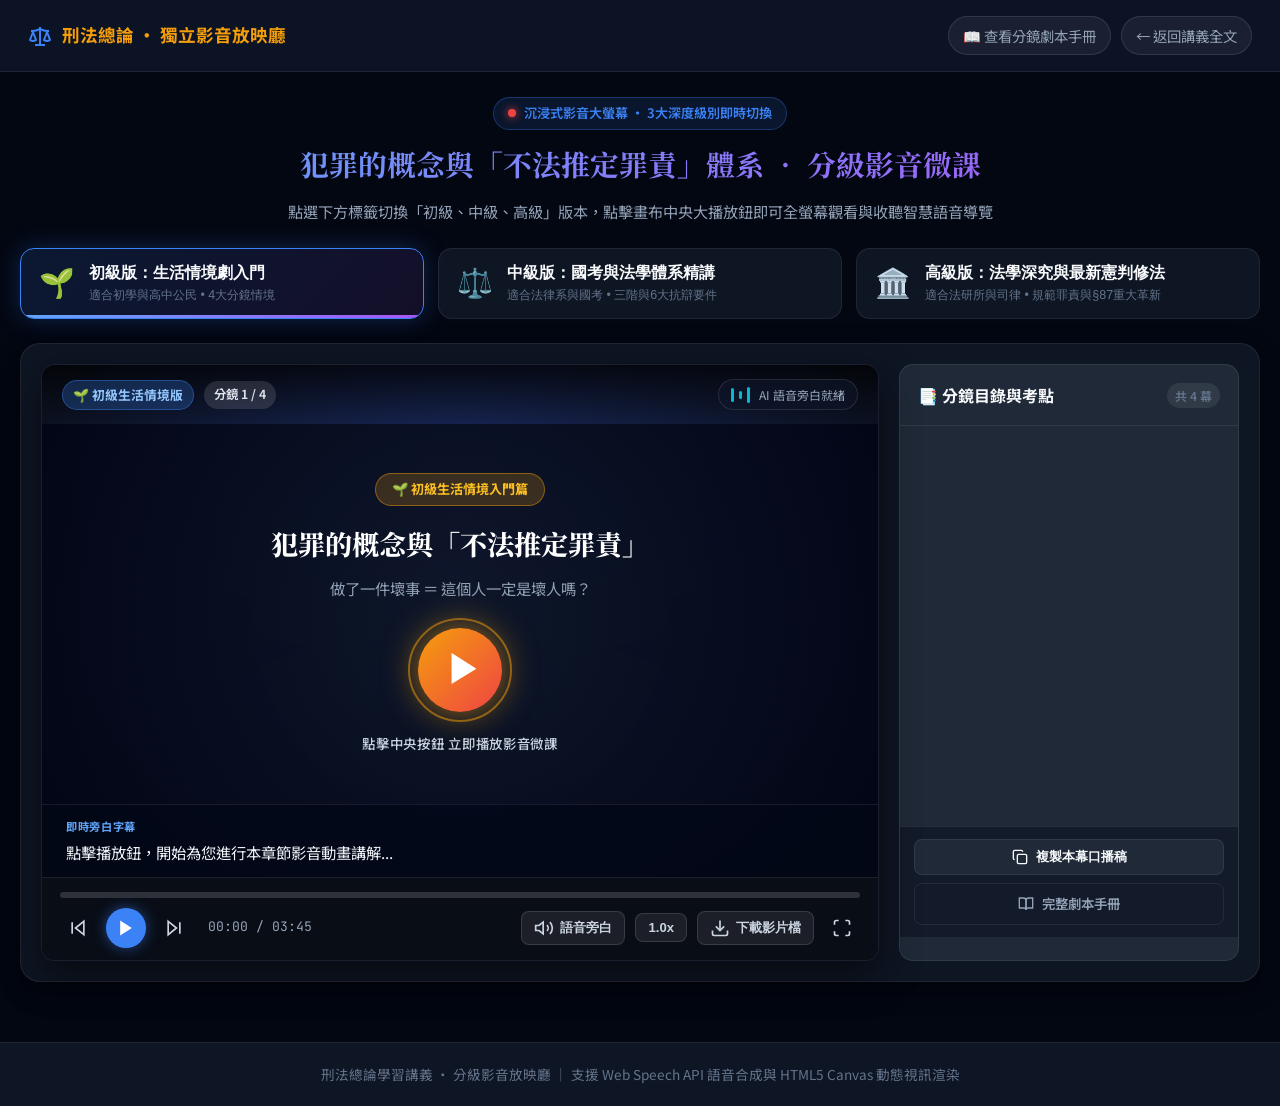
==== video.html @ f93fb2b8 "feat: initialize criminal law study handout project with structured HTML, CSS, and JS components" ====
<!DOCTYPE html>
<html lang="zh-TW" data-theme="dark">
<head>
  <meta charset="UTF-8">
  <meta name="viewport" content="width=device-width, initial-scale=1.0">
  <title>🎬 刑法總論 • 獨立影音放映廳｜初級・中級・高級 講解影片</title>
  <meta name="description" content="刑法總論學習講義專屬影音放映廳：初級生活劇、中級國考體系與高級憲判修法三大分級講解影片。支援動態畫布視訊、原生中文語音導覽與即時字幕。">
  
  <link rel="preconnect" href="https://fonts.googleapis.com">
  <link rel="preconnect" href="https://fonts.gstatic.com" crossorigin>
  <link href="https://fonts.googleapis.com/css2?family=JetBrains+Mono:wght@400;600&family=Noto+Sans+TC:wght@300;400;500;600;700&family=Noto+Serif+TC:wght@600;700;900&display=swap" rel="stylesheet">
  
  <link rel="stylesheet" href="css/style.css">
  <style>
    /* 獨立放映廳專屬極致劇院樣式 */
    body.theater-body {
      background: #030712;
      color: #f8fafc;
      min-height: 100vh;
      display: flex;
      flex-direction: column;
    }
    .theater-nav {
      display: flex;
      justify-content: space-between;
      align-items: center;
      padding: 16px 28px;
      background: rgba(15, 23, 42, 0.8);
      border-bottom: 1px solid rgba(255, 255, 255, 0.08);
      backdrop-filter: blur(12px);
    }
    .theater-brand {
      display: flex;
      align-items: center;
      gap: 10px;
      color: #f8fafc;
      text-decoration: none;
      font-weight: 700;
      font-size: 1.1rem;
    }
    .theater-brand span {
      color: var(--color-amber);
    }
    .theater-back-link {
      display: inline-flex;
      align-items: center;
      gap: 6px;
      color: #94a3b8;
      text-decoration: none;
      font-size: 0.9rem;
      padding: 6px 14px;
      border-radius: var(--radius-full);
      background: rgba(255, 255, 255, 0.06);
      border: 1px solid rgba(255, 255, 255, 0.1);
      transition: all 0.2s ease;
    }
    .theater-back-link:hover {
      color: #ffffff;
      background: rgba(255, 255, 255, 0.12);
      border-color: var(--accent-primary);
    }
    .theater-container {
      max-width: 1400px;
      margin: 0 auto;
      padding: 24px 20px 60px 20px;
      flex: 1;
      width: 100%;
    }
    .theater-header {
      margin-bottom: 20px;
      text-align: center;
    }
    .theater-title {
      font-size: 1.8rem;
      font-family: var(--font-serif);
      margin-bottom: 8px;
      background: var(--accent-gradient);
      -webkit-background-clip: text;
      -webkit-text-fill-color: transparent;
    }
    .theater-desc {
      color: #94a3b8;
      font-size: 0.95rem;
    }
  </style>
</head>
<body class="theater-body">

  <!-- 頂部放映廳導覽列 -->
  <header class="theater-nav">
    <a href="index.html" class="theater-brand">
      <svg class="icon-scale" width="22" height="22" viewBox="0 0 24 24" fill="none" stroke="currentColor" stroke-width="2">
        <path d="m16 16 3-8 3 8c-.87.65-1.92 1-3 1s-2.13-.35-3-1Z"/>
        <path d="m2 16 3-8 3 8c-.87.65-1.92 1-3 1s-2.13-.35-3-1Z"/>
        <path d="M7 21h10"/>
        <path d="M12 3v18"/>
        <path d="M3 7h2c2 0 5-1 7-2 2 1 5 2 7 2h2"/>
      </svg>
      <span>刑法總論 • 獨立影音放映廳</span>
    </a>
    <div style="display: flex; gap: 10px; align-items: center;">
      <a href="VIDEO_SCRIPTS.md" target="_blank" class="theater-back-link">
        📖 查看分鏡劇本手冊
      </a>
      <a href="index.html" class="theater-back-link">
        ← 返回講義全文
      </a>
    </div>
  </header>

  <main class="theater-container">
    <div class="theater-header">
      <div class="video-section-badge">
        <span class="live-dot"></span> 沉浸式影音大螢幕 • 3大深度級別即時切換
      </div>
      <h1 class="theater-title">犯罪的概念與「不法推定罪責」體系 • 分級影音微課</h1>
      <p class="theater-desc">點選下方標籤切換「初級、中級、高級」版本，點擊畫布中央大播放鈕即可全螢幕觀看與收聽智慧語音導覽</p>
    </div>

    <!-- 級別切換選項卡 (Level Selector Tabs) -->
    <div class="video-level-tabs" role="tablist">
      <button class="level-tab active" data-level="beginner" role="tab" aria-selected="true">
        <span class="tab-icon">🌱</span>
        <span class="tab-info">
          <span class="tab-title">初級版：生活情境劇入門</span>
          <span class="tab-meta">適合初學與高中公民 • 4大分鏡情境</span>
        </span>
      </button>
      <button class="level-tab" data-level="intermediate" role="tab" aria-selected="false">
        <span class="tab-icon">⚖️</span>
        <span class="tab-info">
          <span class="tab-title">中級版：國考與法學體系精講</span>
          <span class="tab-meta">適合法律系與國考 • 三階與6大抗辯要件</span>
        </span>
      </button>
      <button class="level-tab" data-level="advanced" role="tab" aria-selected="false">
        <span class="tab-icon">🏛️</span>
        <span class="tab-info">
          <span class="tab-title">高級版：法學深究與最新憲判修法</span>
          <span class="tab-meta">適合法研所與司律 • 規範罪責與§87重大革新</span>
        </span>
      </button>
    </div>

    <!-- 播放器主容器 -->
    <div class="video-player-container" id="videoPlayerContainer">
      <!-- 左側：動態視訊舞台 (16:9 Stage) -->
      <div class="video-screen-wrapper">
        <div class="video-screen" id="videoScreen">
          <!-- 頂部資訊列 (Stage Header) -->
          <div class="stage-header">
            <div class="stage-tag-group">
              <span class="stage-badge-level" id="stageLevelBadge">🌱 初級生活情境版</span>
              <span class="stage-badge-chap" id="stageChapBadge">分鏡 1 / 4</span>
            </div>
            <div class="stage-voice-indicator" id="voiceIndicator" title="語音導覽狀態">
              <span class="sound-wave"></span>
              <span class="sound-wave"></span>
              <span class="sound-wave"></span>
              <span class="sound-text">AI 語音旁白就緒</span>
            </div>
          </div>

          <!-- 視覺畫布層與大播放按鈕蒙版 -->
          <div class="stage-canvas" id="stageCanvas">
            <!-- 動態 Canvas 繪製動態視訊效果 -->
            <canvas id="videoCanvas" width="960" height="420" class="video-canvas-element"></canvas>

            <!-- 視訊卡片內容展示 (與 Canvas 雙層融合) -->
            <div class="motion-card" id="motionCard">
              <!-- 動態注入內容 -->
            </div>

            <!-- 大封面播放按鈕蒙版 (點擊直接開始播放影片) -->
            <div class="video-poster-overlay" id="videoPosterOverlay">
              <div class="poster-badge" id="posterBadge">🌱 初級生活情境入門篇</div>
              <h2 class="poster-title" id="posterTitle">犯罪的概念與「不法推定罪責」</h2>
              <p class="poster-subtitle" id="posterSubtitle">做了一件壞事 ＝ 這個人一定是壞人嗎？</p>
              <button class="big-play-btn" id="bigPlayBtn" aria-label="點擊播放影片">
                <div class="big-play-ripple"></div>
                <div class="big-play-icon">▶</div>
              </button>
              <span class="poster-hint">點擊中央按鈕 立即播放影音微課</span>
            </div>
          </div>

          <!-- 字幕浮動面板 (Subtitles Overlay) -->
          <div class="subtitles-panel" id="subtitlesPanel">
            <div class="subtitle-badge">即時旁白字幕</div>
            <p class="subtitle-text" id="subtitleText">點擊播放鈕，開始為您進行本章節影音動畫講解...</p>
          </div>

          <!-- 底部播放控制列 (Player Control Bar) -->
          <div class="player-controls">
            <!-- 進度條 -->
            <div class="progress-bar-container" id="videoProgressContainer" title="點擊跳轉進度">
              <div class="progress-bar-bg">
                <div class="progress-bar-fill" id="videoProgressBar"></div>
              </div>
            </div>

            <!-- 按鈕工具列 -->
            <div class="control-buttons-row">
              <div class="ctrl-group-left">
                <button class="ctrl-btn" id="prevSlideBtn" title="上一分鏡 (←)" aria-label="上一分鏡">
                  <svg viewBox="0 0 24 24" fill="none" stroke="currentColor" stroke-width="2"><polygon points="19 20 9 12 19 4 19 20"/><line x1="5" y1="19" x2="5" y2="5"/></svg>
                </button>
                <button class="ctrl-btn btn-play" id="playToggleBtn" title="播放 / 暫停 (空白鍵)" aria-label="播放">
                  <svg class="icon-play" viewBox="0 0 24 24" fill="currentColor"><polygon points="5 3 19 12 5 21 5 3"/></svg>
                  <svg class="icon-pause" viewBox="0 0 24 24" fill="currentColor" style="display:none;"><rect x="6" y="4" width="4" height="16"/><rect x="14" y="4" width="4" height="16"/></svg>
                </button>
                <button class="ctrl-btn" id="nextSlideBtn" title="下一分鏡 (→)" aria-label="下一分鏡">
                  <svg viewBox="0 0 24 24" fill="none" stroke="currentColor" stroke-width="2"><polygon points="5 4 15 12 5 20 5 4"/><line x1="19" y1="5" x2="19" y2="19"/></svg>
                </button>
                <div class="time-display">
                  <span id="currentTime">00:00</span> / <span id="totalTime">03:45</span>
                </div>
              </div>

              <div class="ctrl-group-right">
                <button class="ctrl-btn btn-text" id="voiceToggleBtn" title="開啟/關閉中文語音導覽朗讀">
                  <svg viewBox="0 0 24 24" fill="none" stroke="currentColor" stroke-width="2"><polygon points="11 5 6 9 2 9 2 15 6 15 11 19 11 5"/><path d="M19.07 4.93a10 10 0 0 1 0 14.14M15.54 8.46a5 5 0 0 1 0 7.07"/></svg>
                  <span class="ctrl-label">語音旁白</span>
                </button>
                <button class="ctrl-btn btn-text" id="speedToggleBtn" title="切換播放倍速">
                  <span id="speedLabel">1.0x</span>
                </button>
                <button class="ctrl-btn btn-text" id="exportVideoBtn" title="匯出下載本分鏡錄影檔 (.webm)">
                  <svg viewBox="0 0 24 24" fill="none" stroke="currentColor" stroke-width="2"><path d="M21 15v4a2 2 0 0 1-2 2H5a2 2 0 0 1-2-2v-4"/><polyline points="7 10 12 15 17 10"/><line x1="12" y1="15" x2="12" y2="3"/></svg>
                  <span class="ctrl-label">下載影片檔</span>
                </button>
                <button class="ctrl-btn" id="fullscreenToggleBtn" title="全螢幕劇院模式" aria-label="全螢幕">
                  <svg viewBox="0 0 24 24" fill="none" stroke="currentColor" stroke-width="2"><path d="M8 3H5a2 2 0 0 0-2 2v3m18 0V5a2 2 0 0 0-2-2h-3m0 18h3a2 2 0 0 0 2-2v-3M3 16v3a2 2 0 0 0 2 2h3"/></svg>
                </button>
              </div>
            </div>
          </div>
        </div>
      </div>

      <!-- 右側：分鏡章節目錄與逐字講稿 -->
      <aside class="video-sidebar">
        <div class="sidebar-header">
          <h3 class="sidebar-title">📑 分鏡目錄與考點</h3>
          <span class="sidebar-badge" id="chapCountBadge">共 4 幕</span>
        </div>

        <div class="chapters-list" id="chaptersList" role="list"></div>

        <div class="sidebar-footer">
          <button class="btn-sidebar-action" id="copyCurrentScriptBtn" title="複製當前分鏡逐字口播台詞">
            <svg viewBox="0 0 24 24" fill="none" stroke="currentColor" stroke-width="2"><rect width="14" height="14" x="8" y="8" rx="2" ry="2"/><path d="M4 16c-1.1 0-2-.9-2-2V4c0-1.1.9-2 2-2h10c1.1 0 2 .9 2 2"/></svg>
            <span>複製本幕口播稿</span>
          </button>
          <a href="VIDEO_SCRIPTS.md" target="_blank" class="btn-sidebar-action secondary" title="在新視窗開啟完整分鏡製作劇本手冊">
            <svg viewBox="0 0 24 24" fill="none" stroke="currentColor" stroke-width="2"><path d="M2 3h6a4 4 0 0 1 4 4v14a3 3 0 0 0-3-3H2z"/><path d="M22 3h-6a4 4 0 0 0-4 4v14a3 3 0 0 1 3-3h7z"/></svg>
            <span>完整劇本手冊</span>
          </a>
        </div>
      </aside>
    </div>
  </main>

  <footer class="footer" style="margin-top: auto; border-top: 1px solid rgba(255, 255, 255, 0.08); padding: 20px 0;">
    <div class="container" style="text-align: center; color: #64748b; font-size: 0.85rem;">
      <span>刑法總論學習講義 • 分級影音放映廳 ｜ 支援 Web Speech API 語音合成與 HTML5 Canvas 動態視訊渲染</span>
    </div>
  </footer>

  <div id="toast" class="toast" role="alert" aria-live="assertive" aria-atomic="true"></div>

  <script src="js/app.js"></script>
</body>
</html>
---- css/style.css ----
/* =========================================================
   刑法總論學習講義：現代法律科技設計系統 (LegalTech Design System)
   ========================================================= */

/* --- 核心色彩與變數定義 --- */
:root {
  /* 字型體系 */
  --font-serif: "Noto Serif TC", "Source Han Serif TC", "Songti SC", Georgia, serif;
  --font-sans: "Noto Sans TC", -apple-system, BlinkMacSystemFont, "Segoe UI", Roboto, sans-serif;
  --font-mono: "JetBrains Mono", Menlo, Monaco, Consolas, monospace;

  /* 主題轉場 */
  --transition-smooth: all 0.25s cubic-bezier(0.4, 0, 0.2, 1);
  --radius-sm: 8px;
  --radius-md: 14px;
  --radius-lg: 20px;
  --radius-full: 9999px;
}

/* 深色模式（預設） */
[data-theme="dark"] {
  --bg-primary: #0a0f1d;
  --bg-secondary: #111827;
  --bg-card: rgba(17, 24, 39, 0.85);
  --bg-card-elevated: #1f2937;
  --bg-bubble-def: rgba(245, 158, 11, 0.12);
  --bg-bubble-law: rgba(59, 130, 246, 0.14);
  --border-color: rgba(255, 255, 255, 0.08);
  --border-highlight: rgba(59, 130, 246, 0.35);

  --text-primary: #f8fafc;
  --text-secondary: #94a3b8;
  --text-muted: #64748b;
  --text-highlight: #60a5fa;

  --accent-primary: #3b82f6;
  --accent-primary-hover: #2563eb;
  --accent-gradient: linear-gradient(135deg, #60a5fa 0%, #a855f7 100%);

  --color-green: #10b981;
  --color-green-bg: rgba(16, 185, 129, 0.15);
  --color-amber: #f59e0b;
  --color-amber-bg: rgba(245, 158, 11, 0.15);
  --color-red: #ef4444;
  --color-red-bg: rgba(239, 68, 68, 0.15);
  --color-cyan: #06b6d4;
  --color-cyan-bg: rgba(6, 182, 212, 0.15);

  --shadow-sm: 0 2px 8px rgba(0, 0, 0, 0.3);
  --shadow-md: 0 8px 24px rgba(0, 0, 0, 0.45);
  --shadow-glow: 0 0 25px rgba(59, 130, 246, 0.25);
  --table-stripe: rgba(255, 255, 255, 0.02);
}

/* 淺色模式 */
[data-theme="light"] {
  --bg-primary: #f8fafc;
  --bg-secondary: #ffffff;
  --bg-card: #ffffff;
  --bg-card-elevated: #f1f5f9;
  --bg-bubble-def: #fef3c7;
  --bg-bubble-law: #eff6ff;
  --border-color: #e2e8f0;
  --border-highlight: #93c5fd;

  --text-primary: #0f172a;
  --text-secondary: #475569;
  --text-muted: #64748b;
  --text-highlight: #1d4ed8;

  --accent-primary: #2563eb;
  --accent-primary-hover: #1d4ed8;
  --accent-gradient: linear-gradient(135deg, #1d4ed8 0%, #7c3aed 100%);

  --color-green: #059669;
  --color-green-bg: #d1fae5;
  --color-amber: #d97706;
  --color-amber-bg: #fef3c7;
  --color-red: #dc2626;
  --color-red-bg: #fee2e2;
  --color-cyan: #0891b2;
  --color-cyan-bg: #cffafe;

  --shadow-sm: 0 1px 3px rgba(0, 0, 0, 0.06);
  --shadow-md: 0 8px 20px rgba(0, 0, 0, 0.08);
  --shadow-glow: 0 0 20px rgba(37, 99, 235, 0.15);
  --table-stripe: #f8fafc;
}

/* --- 全域基礎樣式 --- */
* {
  box-sizing: border-box;
  margin: 0;
  padding: 0;
}

html {
  scroll-behavior: smooth;
  scroll-padding-top: 80px;
}

body {
  font-family: var(--font-sans);
  background-color: var(--bg-primary);
  color: var(--text-primary);
  line-height: 1.75;
  transition: background-color 0.3s ease, color 0.3s ease;
  overflow-x: hidden;
  -webkit-font-smoothing: antialiased;
}

/* 頂部閱讀進度條 */
.reading-progress {
  position: fixed;
  top: 0;
  left: 0;
  height: 3px;
  width: 0%;
  background: var(--accent-gradient);
  z-index: 1001;
  transition: width 0.1s ease-out;
}

/* 容器版面 */
.container {
  width: 100%;
  max-width: 1140px;
  margin: 0 auto;
  padding: 0 24px;
}

/* --- 導覽列 Navbar --- */
.navbar {
  position: sticky;
  top: 0;
  z-index: 1000;
  background-color: rgba(10, 15, 29, 0.85);
  backdrop-filter: blur(14px);
  -webkit-backdrop-filter: blur(14px);
  border-bottom: 1px solid var(--border-color);
  transition: var(--transition-smooth);
}

[data-theme="light"] .navbar {
  background-color: rgba(255, 255, 255, 0.88);
}

.nav-container {
  display: flex;
  align-items: center;
  justify-content: space-between;
  height: 68px;
  max-width: 1140px;
  margin: 0 auto;
  padding: 0 24px;
}

.brand-logo {
  display: flex;
  align-items: center;
  gap: 10px;
  text-decoration: none;
  color: var(--text-primary);
  font-weight: 700;
  font-size: 1.12rem;
  letter-spacing: -0.01em;
}

.icon-scale {
  width: 24px;
  height: 24px;
  color: var(--accent-primary);
}

.nav-links {
  display: flex;
  gap: 20px;
}

.nav-link {
  text-decoration: none;
  color: var(--text-secondary);
  font-size: 0.95rem;
  font-weight: 500;
  padding: 6px 12px;
  border-radius: var(--radius-sm);
  transition: var(--transition-smooth);
}

.nav-link:hover,
.nav-link.active {
  color: var(--accent-primary);
  background-color: var(--border-color);
}

.nav-actions {
  display: flex;
  align-items: center;
  gap: 8px;
}

.btn-icon {
  display: inline-flex;
  align-items: center;
  justify-content: center;
  width: 40px;
  height: 40px;
  border-radius: var(--radius-sm);
  background: transparent;
  border: 1px solid var(--border-color);
  color: var(--text-secondary);
  cursor: pointer;
  transition: var(--transition-smooth);
}

.btn-icon svg {
  width: 20px;
  height: 20px;
}

.btn-icon:hover {
  color: var(--text-primary);
  border-color: var(--accent-primary);
  background-color: var(--bg-card-elevated);
}

/* 主題切換圖標邏輯 */
[data-theme="dark"] .sun-icon { display: block; }
[data-theme="dark"] .moon-icon { display: none; }
[data-theme="light"] .sun-icon { display: none; }
[data-theme="light"] .moon-icon { display: block; }

/* --- Hero 標題區 --- */
.hero-section {
  padding: 64px 0 44px;
  text-align: center;
  position: relative;
}

.hero-badge {
  display: inline-flex;
  align-items: center;
  gap: 8px;
  padding: 6px 16px;
  background-color: var(--bg-card-elevated);
  border: 1px solid var(--border-color);
  border-radius: var(--radius-full);
  font-size: 0.85rem;
  font-weight: 600;
  color: var(--text-highlight);
  margin-bottom: 24px;
}

.badge-dot {
  width: 8px;
  height: 8px;
  border-radius: 50%;
  background-color: var(--accent-primary);
  box-shadow: 0 0 10px var(--accent-primary);
}

.hero-title {
  font-family: var(--font-serif);
  font-size: 2.75rem;
  font-weight: 900;
  line-height: 1.25;
  letter-spacing: -0.02em;
  margin-bottom: 18px;
}

.gradient-text {
  background: var(--accent-gradient);
  -webkit-background-clip: text;
  -webkit-text-fill-color: transparent;
}

.hero-subtitle {
  font-size: 1.15rem;
  color: var(--text-secondary);
  max-width: 760px;
  margin: 0 auto 28px;
  display: flex;
  flex-direction: column;
  gap: 8px;
  align-items: center;
}

.tag-compare {
  display: inline-block;
  font-size: 0.9rem;
  padding: 3px 12px;
  background-color: var(--color-cyan-bg);
  color: var(--color-cyan);
  border-radius: var(--radius-full);
  font-weight: 600;
}

.hero-meta-bar {
  display: flex;
  justify-content: center;
  flex-wrap: wrap;
  gap: 24px;
  padding: 16px 24px;
  background-color: var(--bg-card);
  border: 1px solid var(--border-color);
  border-radius: var(--radius-md);
  box-shadow: var(--shadow-sm);
  max-width: 840px;
  margin: 0 auto;
}

.meta-item {
  display: flex;
  align-items: center;
  gap: 8px;
  font-size: 0.88rem;
  color: var(--text-muted);
}

.meta-item svg {
  width: 18px;
  height: 18px;
  color: var(--accent-primary);
}

/* --- 各大章節共通樣式 --- */
.content-section {
  padding: 56px 0;
  border-top: 1px solid var(--border-color);
}

.section-header {
  display: flex;
  align-items: flex-start;
  gap: 18px;
  margin-bottom: 32px;
}

.section-number {
  font-family: var(--font-serif);
  font-size: 1.5rem;
  font-weight: 900;
  color: var(--accent-primary);
  background: var(--bg-card-elevated);
  border: 1px solid var(--border-color);
  width: 44px;
  height: 44px;
  border-radius: var(--radius-sm);
  display: flex;
  align-items: center;
  justify-content: center;
  flex-shrink: 0;
}

.section-title {
  font-family: var(--font-serif);
  font-size: 1.85rem;
  font-weight: 700;
  color: var(--text-primary);
  margin-bottom: 6px;
}

.section-desc {
  font-size: 1rem;
  color: var(--text-secondary);
}

/* --- 壹、核心法律思維 --- */
.quote-card {
  position: relative;
  background: var(--bg-card);
  border-left: 4px solid var(--accent-primary);
  border-radius: var(--radius-md);
  padding: 28px 32px 28px 64px;
  margin-bottom: 36px;
  box-shadow: var(--shadow-sm);
  border: 1px solid var(--border-color);
  border-left-width: 5px;
  border-left-color: var(--accent-primary);
}

.quote-icon {
  position: absolute;
  top: 14px;
  left: 20px;
  font-family: Georgia, serif;
  font-size: 3.5rem;
  line-height: 1;
  color: var(--accent-primary);
  opacity: 0.4;
}

.quote-content {
  font-size: 1.15rem;
  color: var(--text-primary);
  margin-bottom: 14px;
}

.quote-footer {
  font-size: 0.98rem;
  color: var(--text-highlight);
  font-weight: 600;
}

/* 互動流程圖 */
.flowchart-wrapper {
  background: var(--bg-card);
  border: 1px solid var(--border-color);
  border-radius: var(--radius-lg);
  padding: 28px;
  box-shadow: var(--shadow-md);
}

.flowchart-title-bar {
  display: flex;
  justify-content: space-between;
  align-items: center;
  margin-bottom: 24px;
  padding-bottom: 12px;
  border-bottom: 1px solid var(--border-color);
}

.flowchart-title {
  font-weight: 700;
  font-size: 1.05rem;
  color: var(--text-primary);
}

.flowchart-hint {
  font-size: 0.85rem;
  color: var(--text-muted);
}

.flowchart-grid {
  display: grid;
  grid-template-columns: 1fr auto 1fr;
  align-items: center;
  gap: 20px;
  margin-bottom: 28px;
}

.flow-card {
  background: var(--bg-card-elevated);
  border: 2px solid var(--border-color);
  border-radius: var(--radius-md);
  padding: 24px;
  cursor: pointer;
  transition: var(--transition-smooth);
}

.flow-card:hover,
.flow-card.active {
  border-color: var(--accent-primary);
  box-shadow: var(--shadow-glow);
  transform: translateY(-2px);
}

.flow-step-tag {
  font-size: 0.82rem;
  font-weight: 700;
  text-transform: uppercase;
  color: var(--text-highlight);
  margin-bottom: 6px;
}

.flow-step-title {
  font-family: var(--font-serif);
  font-size: 1.35rem;
  font-weight: 700;
  margin-bottom: 14px;
}

.flow-step-list {
  list-style: none;
  display: flex;
  flex-direction: column;
  gap: 10px;
  margin-bottom: 18px;
}

.flow-step-list li {
  display: flex;
  align-items: flex-start;
  gap: 8px;
  font-size: 0.95rem;
}

.num-badge {
  font-weight: 700;
  color: var(--accent-primary);
  flex-shrink: 0;
}

.flow-body-text {
  font-size: 0.95rem;
  color: var(--text-secondary);
  margin-bottom: 18px;
  min-height: 52px;
}

.flow-result-box {
  padding: 10px 14px;
  border-radius: var(--radius-sm);
  font-size: 0.92rem;
  font-weight: 700;
  text-align: center;
}

.flow-result-box.positive {
  background: var(--color-green-bg);
  color: var(--color-green);
}

.flow-result-box.neutral {
  background: rgba(59, 130, 246, 0.15);
  color: var(--text-highlight);
}

/* 推定連接橋樑 */
.flow-connector {
  display: flex;
  flex-direction: column;
  align-items: center;
  justify-content: center;
  padding: 10px;
  text-align: center;
  max-width: 140px;
}

.connector-badge {
  display: flex;
  align-items: center;
  gap: 6px;
  padding: 8px 14px;
  background: var(--bg-card);
  border: 1px solid var(--accent-primary);
  border-radius: var(--radius-full);
  color: var(--text-highlight);
  font-weight: 700;
  font-size: 0.9rem;
  box-shadow: var(--shadow-sm);
  margin-bottom: 8px;
}

.connector-badge svg {
  width: 18px;
  height: 18px;
}

.connector-caption {
  font-size: 0.78rem;
  color: var(--text-muted);
  line-height: 1.4;
}

/* 反證推翻機制 */
.rebuttal-box {
  background: rgba(239, 68, 68, 0.06);
  border: 1px dashed rgba(239, 68, 68, 0.4);
  border-radius: var(--radius-md);
  padding: 20px 24px;
  transition: var(--transition-smooth);
}

[data-theme="light"] .rebuttal-box {
  background: #fff5f5;
  border-color: #fca5a5;
}

.rebuttal-header {
  display: flex;
  align-items: center;
  gap: 10px;
  margin-bottom: 10px;
}

.icon-shield {
  width: 22px;
  height: 22px;
  color: var(--color-red);
}

.rebuttal-title {
  font-weight: 700;
  font-size: 1.1rem;
  color: var(--text-primary);
}

.badge-status-rebuttal {
  font-size: 0.8rem;
  padding: 2px 10px;
  border-radius: var(--radius-full);
  background: var(--color-red-bg);
  color: var(--color-red);
  font-weight: 600;
  margin-left: auto;
}

.rebuttal-desc {
  font-size: 0.95rem;
  color: var(--text-secondary);
  margin-bottom: 12px;
}

.rebuttal-highlight {
  background: var(--bg-card);
  border-left: 3px solid var(--color-red);
  padding: 10px 16px;
  font-weight: 700;
  font-size: 1.02rem;
  color: var(--text-primary);
  border-radius: 0 var(--radius-sm) var(--radius-sm) 0;
}

/* --- 貳、案例卡片與工具列 --- */
.filter-toolbar {
  display: flex;
  flex-direction: column;
  gap: 16px;
  margin-bottom: 32px;
}

.search-box {
  position: relative;
  width: 100%;
}

.search-icon {
  position: absolute;
  top: 50%;
  left: 16px;
  transform: translateY(-50%);
  width: 20px;
  height: 20px;
  color: var(--text-muted);
}

.search-box input {
  width: 100%;
  padding: 14px 44px 14px 48px;
  background: var(--bg-card);
  border: 1px solid var(--border-color);
  border-radius: var(--radius-md);
  font-size: 1rem;
  color: var(--text-primary);
  outline: none;
  transition: var(--transition-smooth);
}

.search-box input:focus {
  border-color: var(--accent-primary);
  box-shadow: 0 0 0 3px rgba(59, 130, 246, 0.2);
}

.clear-btn {
  position: absolute;
  top: 50%;
  right: 14px;
  transform: translateY(-50%);
  background: none;
  border: none;
  font-size: 1.3rem;
  color: var(--text-muted);
  cursor: pointer;
}

.filter-chips {
  display: flex;
  flex-wrap: wrap;
  gap: 10px;
}

.chip {
  padding: 8px 16px;
  background: var(--bg-card);
  border: 1px solid var(--border-color);
  border-radius: var(--radius-full);
  font-size: 0.88rem;
  font-weight: 500;
  color: var(--text-secondary);
  cursor: pointer;
  transition: var(--transition-smooth);
}

.chip:hover {
  border-color: var(--accent-primary);
  color: var(--text-primary);
}

.chip.active {
  background: var(--accent-primary);
  color: #ffffff;
  border-color: var(--accent-primary);
  box-shadow: 0 2px 10px rgba(59, 130, 246, 0.35);
}

/* 案例卡片網格 */
.cases-grid {
  display: grid;
  grid-template-columns: repeat(auto-fit, minmax(480px, 1fr));
  gap: 24px;
}

.case-card {
  background: var(--bg-card);
  border: 1px solid var(--border-color);
  border-radius: var(--radius-lg);
  padding: 24px;
  box-shadow: var(--shadow-sm);
  display: flex;
  flex-direction: column;
  gap: 18px;
  transition: var(--transition-smooth);
  position: relative;
}

.case-card:hover {
  transform: translateY(-3px);
  border-color: var(--border-highlight);
  box-shadow: var(--shadow-md);
}

.case-card-header {
  display: flex;
  align-items: center;
  flex-wrap: wrap;
  gap: 10px;
  padding-bottom: 12px;
  border-bottom: 1px solid var(--border-color);
}

.case-number-badge {
  font-family: var(--font-mono);
  font-size: 0.82rem;
  font-weight: 700;
  background: var(--bg-card-elevated);
  padding: 4px 10px;
  border-radius: var(--radius-sm);
  color: var(--text-highlight);
  border: 1px solid var(--border-color);
}

.case-title {
  font-family: var(--font-serif);
  font-size: 1.25rem;
  font-weight: 700;
  color: var(--text-primary);
  flex-grow: 1;
}

/* 狀態膠囊 Status Pills */
.status-pill {
  font-size: 0.78rem;
  font-weight: 600;
  padding: 4px 12px;
  border-radius: var(--radius-full);
}

.pill-green {
  background: var(--color-green-bg);
  color: var(--color-green);
  border: 1px solid rgba(16, 185, 129, 0.3);
}

.pill-amber {
  background: var(--color-amber-bg);
  color: var(--color-amber);
  border: 1px solid rgba(245, 158, 11, 0.3);
}

.pill-red {
  background: var(--color-red-bg);
  color: var(--color-red);
  border: 1px solid rgba(239, 68, 68, 0.3);
}

.pill-cyan {
  background: var(--color-cyan-bg);
  color: var(--color-cyan);
  border: 1px solid rgba(6, 182, 212, 0.3);
}

/* 對話氣泡 Dialogue Boxes */
.dialogue-box {
  display: flex;
  flex-direction: column;
  gap: 12px;
  padding: 14px 16px;
  background: var(--bg-card-elevated);
  border-radius: var(--radius-md);
  border: 1px solid var(--border-color);
}

.dialogue-row {
  display: flex;
  align-items: flex-start;
  gap: 12px;
}

.avatar {
  font-size: 0.76rem;
  font-weight: 700;
  padding: 4px 10px;
  border-radius: var(--radius-sm);
  flex-shrink: 0;
}

.avatar.defendant {
  background: rgba(245, 158, 11, 0.2);
  color: var(--color-amber);
  border: 1px solid rgba(245, 158, 11, 0.3);
}

.avatar.lawyer {
  background: rgba(59, 130, 246, 0.2);
  color: var(--accent-primary);
  border: 1px solid rgba(59, 130, 246, 0.3);
}

.bubble {
  padding: 10px 14px;
  border-radius: var(--radius-md);
  font-size: 0.94rem;
  line-height: 1.5;
  color: var(--text-primary);
}

.defendant-bubble {
  background: var(--bg-bubble-def);
  border-top-left-radius: 2px;
}

.lawyer-bubble {
  background: var(--bg-bubble-law);
  border-top-left-radius: 2px;
}

/* 核心法條區塊 */
.article-box {
  display: flex;
  flex-direction: column;
  gap: 10px;
}

.article-header {
  display: flex;
  align-items: center;
  justify-content: space-between;
  flex-wrap: wrap;
  gap: 8px;
}

.article-tag {
  font-weight: 700;
  color: var(--text-highlight);
  font-size: 0.9rem;
}

.article-name {
  font-weight: 600;
  font-size: 0.95rem;
  color: var(--text-primary);
}

.copy-btn {
  display: inline-flex;
  align-items: center;
  gap: 6px;
  font-size: 0.8rem;
  padding: 4px 10px;
  border-radius: var(--radius-sm);
  background: transparent;
  border: 1px solid var(--border-color);
  color: var(--text-muted);
  cursor: pointer;
  transition: var(--transition-smooth);
}

.copy-btn svg {
  width: 14px;
  height: 14px;
}

.copy-btn:hover {
  color: var(--text-primary);
  border-color: var(--accent-primary);
  background: var(--bg-card-elevated);
}

.article-desc {
  font-size: 0.93rem;
  color: var(--text-secondary);
  line-height: 1.7;
}

.highlight-text {
  background-color: rgba(245, 158, 11, 0.2);
  color: var(--text-primary);
  padding: 2px 6px;
  border-radius: 4px;
}

.rule-list {
  padding-left: 20px;
  margin-top: 6px;
}

.rule-list li {
  margin-bottom: 4px;
}

/* 現行法檢視卡片 Review Boxes */
.review-box {
  border-radius: var(--radius-md);
  padding: 14px 18px;
  font-size: 0.9rem;
  line-height: 1.6;
}

.review-title {
  display: flex;
  align-items: center;
  gap: 8px;
  font-weight: 700;
  font-size: 0.92rem;
  margin-bottom: 8px;
}

.review-title svg {
  width: 16px;
  height: 16px;
}

.review-bullet-list {
  padding-left: 20px;
  display: flex;
  flex-direction: column;
  gap: 6px;
}

.review-green {
  background: var(--color-green-bg);
  border: 1px solid rgba(16, 185, 129, 0.25);
  color: var(--text-primary);
}
.review-green .review-title { color: var(--color-green); }

.review-amber {
  background: var(--color-amber-bg);
  border: 1px solid rgba(245, 158, 11, 0.25);
  color: var(--text-primary);
}
.review-amber .review-title { color: var(--color-amber); }

.review-red {
  background: var(--color-red-bg);
  border: 1px solid rgba(239, 68, 68, 0.25);
  color: var(--text-primary);
}
.review-red .review-title { color: var(--color-red); }

.review-cyan {
  background: var(--color-cyan-bg);
  border: 1px solid rgba(6, 182, 212, 0.25);
  color: var(--text-primary);
}
.review-cyan .review-title { color: var(--color-cyan); }

/* --- 參、綜合速查表 --- */
.table-card {
  background: var(--bg-card);
  border: 1px solid var(--border-color);
  border-radius: var(--radius-lg);
  padding: 24px;
  box-shadow: var(--shadow-sm);
}

.table-toolbar {
  display: flex;
  justify-content: space-between;
  align-items: center;
  flex-wrap: wrap;
  gap: 16px;
  margin-bottom: 20px;
}

.table-info {
  font-size: 0.92rem;
  color: var(--text-muted);
}

.table-info strong {
  color: var(--text-primary);
}

.table-filter-input-wrap input {
  padding: 10px 16px;
  border-radius: var(--radius-sm);
  border: 1px solid var(--border-color);
  background: var(--bg-card-elevated);
  color: var(--text-primary);
  font-size: 0.9rem;
  min-width: 280px;
  outline: none;
  transition: var(--transition-smooth);
}

.table-filter-input-wrap input:focus {
  border-color: var(--accent-primary);
}

.table-responsive {
  overflow-x: auto;
  border-radius: var(--radius-md);
  border: 1px solid var(--border-color);
}

.law-table {
  width: 100%;
  border-collapse: collapse;
  text-align: left;
  font-size: 0.94rem;
}

.law-table th,
.law-table td {
  padding: 16px 20px;
  border-bottom: 1px solid var(--border-color);
  vertical-align: middle;
}

.law-table th {
  background: var(--bg-card-elevated);
  font-weight: 700;
  color: var(--text-primary);
  white-space: nowrap;
}

.law-table tbody tr:nth-child(even) {
  background: var(--table-stripe);
}

.law-table tbody tr:hover {
  background: rgba(59, 130, 246, 0.08);
}

.code-badge {
  font-family: var(--font-mono);
  font-size: 0.88rem;
  background: var(--bg-card-elevated);
  padding: 4px 8px;
  border-radius: var(--radius-sm);
  border: 1px solid var(--border-color);
  color: var(--text-highlight);
  white-space: nowrap;
}

.table-tag {
  display: inline-block;
  font-size: 0.75rem;
  font-weight: 700;
  padding: 3px 8px;
  border-radius: var(--radius-sm);
  margin-right: 6px;
  white-space: nowrap;
}

.tag-green { background: var(--color-green-bg); color: var(--color-green); }
.tag-amber { background: var(--color-amber-bg); color: var(--color-amber); }
.tag-red   { background: var(--color-red-bg);   color: var(--color-red); }

/* --- 肆、總結結論 --- */
.summary-hero-card {
  background: var(--bg-card);
  border: 1px solid var(--border-color);
  border-radius: var(--radius-lg);
  padding: 36px;
  display: flex;
  gap: 24px;
  box-shadow: var(--shadow-md);
  position: relative;
  overflow: hidden;
}

.summary-hero-card::before {
  content: "";
  position: absolute;
  top: 0;
  left: 0;
  width: 6px;
  height: 100%;
  background: var(--accent-gradient);
}

.summary-icon-bulb {
  font-size: 2.8rem;
  line-height: 1;
  flex-shrink: 0;
}

.summary-title {
  font-family: var(--font-serif);
  font-size: 1.6rem;
  font-weight: 700;
  margin-bottom: 12px;
}

.summary-paragraph {
  font-size: 1.05rem;
  color: var(--text-secondary);
  line-height: 1.8;
  margin-bottom: 24px;
}

.summary-keypoints {
  display: grid;
  grid-template-columns: repeat(auto-fit, minmax(260px, 1fr));
  gap: 16px;
}

.keypoint-card {
  background: var(--bg-card-elevated);
  border: 1px solid var(--border-color);
  border-radius: var(--radius-md);
  padding: 20px;
}

.keypoint-tag {
  display: inline-block;
  font-size: 0.76rem;
  font-weight: 700;
  color: var(--accent-primary);
  margin-bottom: 8px;
}

.keypoint-card h4 {
  font-size: 1.05rem;
  font-weight: 700;
  margin-bottom: 8px;
  color: var(--text-primary);
}

.keypoint-card p {
  font-size: 0.88rem;
  color: var(--text-secondary);
  line-height: 1.6;
}

/* --- 伍、法學觀念測驗 --- */
.quiz-container {
  display: flex;
  flex-direction: column;
  gap: 24px;
}

.quiz-card {
  background: var(--bg-card);
  border: 1px solid var(--border-color);
  border-radius: var(--radius-lg);
  padding: 24px 28px;
  box-shadow: var(--shadow-sm);
}

.quiz-q-num {
  font-size: 0.85rem;
  font-weight: 700;
  color: var(--accent-primary);
  margin-bottom: 8px;
}

.quiz-question {
  font-size: 1.15rem;
  font-weight: 600;
  margin-bottom: 18px;
  line-height: 1.6;
}

.quiz-options {
  display: flex;
  flex-direction: column;
  gap: 10px;
  margin-bottom: 16px;
}

.quiz-opt {
  text-align: left;
  padding: 14px 18px;
  border-radius: var(--radius-md);
  border: 1px solid var(--border-color);
  background: var(--bg-card-elevated);
  color: var(--text-primary);
  font-size: 0.95rem;
  cursor: pointer;
  transition: var(--transition-smooth);
}

.quiz-opt:hover:not(:disabled) {
  border-color: var(--accent-primary);
  background: rgba(59, 130, 246, 0.1);
}

.quiz-opt.selected-correct {
  background: var(--color-green-bg) !important;
  border-color: var(--color-green) !important;
  color: var(--color-green) !important;
  font-weight: 700;
}

.quiz-opt.selected-wrong {
  background: var(--color-red-bg) !important;
  border-color: var(--color-red) !important;
  color: var(--color-red) !important;
}

.quiz-feedback {
  padding: 14px 18px;
  border-radius: var(--radius-md);
  font-size: 0.92rem;
  line-height: 1.6;
}

.quiz-feedback.success {
  background: var(--color-green-bg);
  border: 1px solid var(--color-green);
  color: var(--color-green);
}

.quiz-feedback.error {
  background: var(--color-red-bg);
  border: 1px solid var(--color-red);
  color: var(--color-red);
}

/* --- 頁尾 Footer --- */
.footer {
  margin-top: 64px;
  border-top: 1px solid var(--border-color);
  background-color: var(--bg-card);
  padding: 48px 0 24px;
}

.footer-content {
  display: flex;
  justify-content: space-between;
  flex-wrap: wrap;
  gap: 32px;
  margin-bottom: 36px;
}

.footer-brand {
  max-width: 480px;
}

.footer-logo {
  display: flex;
  align-items: center;
  gap: 10px;
  font-size: 1.15rem;
  font-weight: 700;
  margin-bottom: 12px;
  color: var(--text-primary);
}

.footer-logo svg {
  width: 22px;
  height: 22px;
  color: var(--accent-primary);
}

.footer-note {
  font-size: 0.9rem;
  color: var(--text-secondary);
  line-height: 1.7;
}

.footer-links {
  display: flex;
  gap: 48px;
}

.footer-link-group {
  display: flex;
  flex-direction: column;
  gap: 10px;
}

.group-title {
  font-size: 0.85rem;
  font-weight: 700;
  color: var(--text-highlight);
  text-transform: uppercase;
}

.footer-link-group a {
  color: var(--text-secondary);
  text-decoration: none;
  font-size: 0.92rem;
  transition: var(--transition-smooth);
}

.footer-link-group a:hover {
  color: var(--accent-primary);
}

.footer-bottom {
  border-top: 1px solid var(--border-color);
  padding-top: 24px;
  font-size: 0.84rem;
  color: var(--text-muted);
  text-align: center;
}

/* --- 回頂部按鈕 & Toast --- */
.back-to-top {
  position: fixed;
  bottom: 24px;
  right: 24px;
  width: 44px;
  height: 44px;
  border-radius: 50%;
  background: var(--accent-primary);
  color: #ffffff;
  border: none;
  cursor: pointer;
  display: flex;
  align-items: center;
  justify-content: center;
  box-shadow: var(--shadow-md);
  opacity: 0;
  visibility: hidden;
  transition: var(--transition-smooth);
  z-index: 999;
}

.back-to-top.visible {
  opacity: 1;
  visibility: visible;
}

.back-to-top:hover {
  background: var(--accent-primary-hover);
  transform: translateY(-3px);
}

.back-to-top svg {
  width: 22px;
  height: 22px;
}

.toast {
  position: fixed;
  bottom: 30px;
  left: 50%;
  transform: translateX(-50%) translateY(100px);
  background: #1e293b;
  color: #f8fafc;
  padding: 12px 24px;
  border-radius: var(--radius-full);
  font-size: 0.9rem;
  font-weight: 500;
  box-shadow: 0 10px 30px rgba(0, 0, 0, 0.5);
  border: 1px solid rgba(255, 255, 255, 0.15);
  z-index: 2000;
  opacity: 0;
  pointer-events: none;
  transition: transform 0.3s cubic-bezier(0.4, 0, 0.2, 1), opacity 0.3s ease;
}

.toast.show {
  transform: translateX(-50%) translateY(0);
  opacity: 1;
}

/* --- 響應式微調 (Responsive) --- */
@media (max-width: 860px) {
  .flowchart-grid {
    grid-template-columns: 1fr;
    gap: 16px;
  }
  .flow-connector {
    max-width: 100%;
    margin: 0 auto;
  }
  .cases-grid {
    grid-template-columns: 1fr;
  }
  .nav-links {
    display: none;
  }
  .hero-title {
    font-size: 2.1rem;
  }
}

/* =========================================================
   影音講解微課：互動動態播放器設計系統 (Video Explainer Studio)
   ========================================================= */

.nav-link-highlight {
  background: linear-gradient(135deg, rgba(245, 158, 11, 0.2), rgba(239, 68, 68, 0.2));
  border: 1px solid rgba(245, 158, 11, 0.35);
  color: var(--color-amber) !important;
  font-weight: 600;
  border-radius: var(--radius-full);
  padding: 4px 12px;
  animation: pulseAmber 3s infinite alternate;
}

@keyframes pulseAmber {
  0% { box-shadow: 0 0 0 rgba(245, 158, 11, 0); }
  100% { box-shadow: 0 0 12px rgba(245, 158, 11, 0.35); }
}

/* --- Hero 影音快捷入口橫幅卡片 --- */
.hero-video-cta-card {
  margin-top: 1.8rem;
  background: linear-gradient(135deg, rgba(30, 41, 59, 0.95) 0%, rgba(15, 23, 42, 0.95) 100%);
  border: 1px solid rgba(245, 158, 11, 0.35);
  border-radius: var(--radius-md);
  padding: 16px 22px;
  display: flex;
  justify-content: space-between;
  align-items: center;
  gap: 20px;
  box-shadow: 0 8px 24px rgba(245, 158, 11, 0.12);
  transition: var(--transition-smooth);
}

.hero-video-cta-card:hover {
  border-color: var(--color-amber);
  transform: translateY(-2px);
  box-shadow: 0 12px 28px rgba(245, 158, 11, 0.2);
}

.cta-card-left {
  display: flex;
  align-items: center;
  gap: 16px;
}

.cta-video-thumb {
  width: 58px;
  height: 58px;
  background: linear-gradient(135deg, #f59e0b 0%, #ef4444 100%);
  border-radius: var(--radius-sm);
  display: flex;
  flex-direction: column;
  align-items: center;
  justify-content: center;
  flex-shrink: 0;
  box-shadow: 0 0 16px rgba(245, 158, 11, 0.4);
  position: relative;
}

.thumb-play-icon {
  color: #ffffff;
  font-size: 1.3rem;
  font-weight: 900;
  margin-left: 3px;
}

.thumb-badge {
  font-size: 0.62rem;
  font-weight: 700;
  color: #fef3c7;
  letter-spacing: -0.02em;
}

.cta-info {
  display: flex;
  flex-direction: column;
  gap: 3px;
}

.cta-tag {
  font-size: 0.76rem;
  font-weight: 700;
  color: var(--color-amber);
}

.cta-title {
  font-size: 1.12rem;
  font-weight: 700;
  color: var(--text-primary);
  margin: 0;
}

.cta-desc {
  font-size: 0.84rem;
  color: var(--text-secondary);
  margin: 0;
}

.cta-card-right {
  display: flex;
  align-items: center;
  gap: 10px;
  flex-shrink: 0;
}

.btn-hero-watch {
  display: inline-flex;
  align-items: center;
  gap: 6px;
  background: linear-gradient(135deg, #f59e0b 0%, #d97706 100%);
  color: #ffffff !important;
  font-weight: 700;
  font-size: 0.95rem;
  padding: 10px 20px;
  border-radius: var(--radius-full);
  text-decoration: none;
  box-shadow: 0 4px 14px rgba(245, 158, 11, 0.4);
  transition: var(--transition-smooth);
}

.btn-hero-watch:hover {
  background: linear-gradient(135deg, #fbbf24 0%, #f59e0b 100%);
  transform: scale(1.04);
}

.btn-hero-theater {
  display: inline-flex;
  align-items: center;
  gap: 4px;
  background: rgba(255, 255, 255, 0.08);
  border: 1px solid rgba(255, 255, 255, 0.15);
  color: #cbd5e1 !important;
  font-weight: 600;
  font-size: 0.88rem;
  padding: 10px 16px;
  border-radius: var(--radius-full);
  text-decoration: none;
  transition: var(--transition-smooth);
}

.btn-hero-theater:hover {
  background: rgba(255, 255, 255, 0.16);
  color: #ffffff !important;
  border-color: var(--accent-primary);
}

@media (max-width: 768px) {
  .hero-video-cta-card {
    flex-direction: column;
    align-items: flex-start;
  }
  .cta-card-right {
    width: 100%;
    justify-content: flex-start;
    margin-top: 8px;
  }
}

.video-section {
  margin-top: 2.5rem;
  margin-bottom: 4rem;
}

.video-section-badge {
  display: inline-flex;
  align-items: center;
  gap: 8px;
  background: rgba(59, 130, 246, 0.12);
  border: 1px solid rgba(59, 130, 246, 0.3);
  color: var(--accent-primary);
  font-size: 0.82rem;
  font-weight: 600;
  padding: 4px 14px;
  border-radius: var(--radius-full);
  margin-bottom: 0.6rem;
}

.live-dot {
  width: 8px;
  height: 8px;
  background-color: var(--color-red);
  border-radius: 50%;
  box-shadow: 0 0 8px var(--color-red);
  animation: liveBlink 1.4s infinite ease-in-out;
}

@keyframes liveBlink {
  0%, 100% { opacity: 1; transform: scale(1); }
  50% { opacity: 0.4; transform: scale(0.8); }
}

/* --- 級別切換選項卡 (Tabs) --- */
.video-level-tabs {
  display: grid;
  grid-template-columns: repeat(3, 1fr);
  gap: 14px;
  margin-top: 1.5rem;
  margin-bottom: 1.5rem;
}

.level-tab {
  display: flex;
  align-items: center;
  gap: 14px;
  background: var(--bg-card);
  border: 1px solid var(--border-color);
  border-radius: var(--radius-md);
  padding: 14px 18px;
  cursor: pointer;
  text-align: left;
  transition: var(--transition-smooth);
  position: relative;
  overflow: hidden;
}

.level-tab:hover {
  border-color: var(--border-highlight);
  background: var(--bg-card-elevated);
  transform: translateY(-2px);
  box-shadow: var(--shadow-sm);
}

.level-tab.active {
  border-color: var(--accent-primary);
  background: linear-gradient(135deg, rgba(59, 130, 246, 0.14) 0%, rgba(168, 85, 247, 0.1) 100%);
  box-shadow: var(--shadow-glow);
}

.level-tab.active::after {
  content: "";
  position: absolute;
  bottom: 0;
  left: 0;
  right: 0;
  height: 3px;
  background: var(--accent-gradient);
}

.tab-icon {
  font-size: 1.8rem;
  line-height: 1;
  flex-shrink: 0;
}

.tab-info {
  display: flex;
  flex-direction: column;
  gap: 3px;
}

.tab-title {
  font-weight: 700;
  font-size: 1rem;
  color: var(--text-primary);
}

.tab-meta {
  font-size: 0.78rem;
  color: var(--text-muted);
}

/* --- 播放器主容器與佈局 --- */
.video-player-container {
  display: grid;
  grid-template-columns: 1fr 340px;
  gap: 20px;
  background: var(--bg-card);
  border: 1px solid var(--border-color);
  border-radius: var(--radius-lg);
  padding: 20px;
  box-shadow: var(--shadow-md);
  position: relative;
}

/* --- 視訊螢幕舞台 (Screen Stage) --- */
.video-screen-wrapper {
  display: flex;
  flex-direction: column;
  background: #020617;
  border-radius: var(--radius-md);
  border: 1px solid rgba(255, 255, 255, 0.1);
  overflow: hidden;
  box-shadow: 0 16px 36px rgba(0, 0, 0, 0.5);
  position: relative;
}

.video-screen {
  display: flex;
  flex-direction: column;
  position: relative;
  min-height: 480px;
  background: radial-gradient(circle at 50% 20%, #172554 0%, #090d16 80%);
}

.video-screen.fullscreen-active {
  position: fixed !important;
  inset: 0 !important;
  z-index: 99999 !important;
  min-height: 100vh !important;
  width: 100vw !important;
  border-radius: 0 !important;
  border: none !important;
}

/* 舞台頂部資訊列 */
.stage-header {
  display: flex;
  justify-content: space-between;
  align-items: center;
  padding: 14px 20px;
  background: linear-gradient(180deg, rgba(0, 0, 0, 0.7) 0%, rgba(0, 0, 0, 0) 100%);
  z-index: 10;
}

.stage-tag-group {
  display: flex;
  align-items: center;
  gap: 10px;
}

.stage-badge-level {
  background: rgba(59, 130, 246, 0.25);
  border: 1px solid rgba(59, 130, 246, 0.4);
  color: #93c5fd;
  font-size: 0.8rem;
  font-weight: 700;
  padding: 3px 10px;
  border-radius: var(--radius-full);
}

.stage-badge-chap {
  background: rgba(255, 255, 255, 0.12);
  color: #e2e8f0;
  font-size: 0.78rem;
  font-weight: 600;
  padding: 3px 10px;
  border-radius: var(--radius-full);
}

/* 音波跳動狀態 */
.stage-voice-indicator {
  display: flex;
  align-items: center;
  gap: 5px;
  background: rgba(15, 23, 42, 0.6);
  border: 1px solid rgba(255, 255, 255, 0.1);
  padding: 4px 12px;
  border-radius: var(--radius-full);
}

.sound-wave {
  width: 3px;
  height: 14px;
  background-color: var(--color-cyan);
  border-radius: 2px;
  animation: waveAnim 1s infinite ease-in-out;
}

.sound-wave:nth-child(2) {
  height: 8px;
  animation-delay: 0.2s;
}

.sound-wave:nth-child(3) {
  height: 16px;
  animation-delay: 0.4s;
}

.stage-voice-indicator.speaking .sound-wave {
  background-color: var(--color-green);
  animation-duration: 0.5s;
}

.stage-voice-indicator.muted .sound-wave {
  animation: none;
  height: 4px;
  background-color: #64748b;
}

@keyframes waveAnim {
  0%, 100% { transform: scaleY(0.4); }
  50% { transform: scaleY(1.2); }
}

.sound-text {
  font-size: 0.75rem;
  color: #94a3b8;
  margin-left: 4px;
}

/* 中央動態畫布 */
.stage-canvas {
  flex: 1;
  display: flex;
  align-items: center;
  justify-content: center;
  padding: 24px 30px;
  position: relative;
  overflow: hidden;
  min-height: 380px;
}

.video-canvas-element {
  position: absolute;
  inset: 0;
  width: 100%;
  height: 100%;
  z-index: 1;
  pointer-events: none;
  opacity: 0.88;
}

/* 影片大封面播放按鈕蒙版 (點擊即播) */
.video-poster-overlay {
  position: absolute;
  inset: 0;
  z-index: 15;
  background: radial-gradient(circle at center, rgba(15, 23, 42, 0.94) 0%, rgba(2, 6, 23, 0.98) 100%);
  backdrop-filter: blur(10px);
  -webkit-backdrop-filter: blur(10px);
  display: flex;
  flex-direction: column;
  align-items: center;
  justify-content: center;
  padding: 30px;
  text-align: center;
  cursor: pointer;
  transition: opacity 0.4s ease, visibility 0.4s ease;
}

.video-poster-overlay.hidden {
  opacity: 0;
  visibility: hidden;
  pointer-events: none;
}

.poster-badge {
  background: rgba(245, 158, 11, 0.2);
  border: 1px solid rgba(245, 158, 11, 0.45);
  color: #fbbf24;
  font-size: 0.82rem;
  font-weight: 700;
  padding: 4px 16px;
  border-radius: var(--radius-full);
  margin-bottom: 14px;
}

.poster-title {
  font-size: 1.7rem;
  font-weight: 800;
  font-family: var(--font-serif);
  color: #ffffff;
  margin-bottom: 8px;
}

.poster-subtitle {
  font-size: 0.96rem;
  color: #94a3b8;
  margin-bottom: 26px;
}

.big-play-btn {
  width: 84px;
  height: 84px;
  border-radius: 50%;
  background: linear-gradient(135deg, #f59e0b 0%, #ef4444 100%);
  border: none;
  color: #ffffff;
  font-size: 2.2rem;
  display: flex;
  align-items: center;
  justify-content: center;
  cursor: pointer;
  position: relative;
  box-shadow: 0 0 35px rgba(245, 158, 11, 0.65);
  transition: all 0.3s cubic-bezier(0.175, 0.885, 0.32, 1.275);
}

.big-play-btn:hover {
  transform: scale(1.15);
  box-shadow: 0 0 50px rgba(245, 158, 11, 0.85);
}

.big-play-icon {
  margin-left: 6px;
  font-weight: 900;
}

.big-play-ripple {
  position: absolute;
  inset: -10px;
  border-radius: 50%;
  border: 2px solid rgba(245, 158, 11, 0.5);
  animation: ripplePulse 2s infinite ease-out;
}

@keyframes ripplePulse {
  0% { transform: scale(1); opacity: 0.8; }
  100% { transform: scale(1.4); opacity: 0; }
}

.poster-hint {
  margin-top: 20px;
  font-size: 0.84rem;
  color: #cbd5e1;
  letter-spacing: 0.05em;
  font-weight: 500;
}

.motion-card {
  width: 100%;
  max-width: 680px;
  background: rgba(15, 23, 42, 0.82);
  border: 1px solid rgba(255, 255, 255, 0.12);
  backdrop-filter: blur(12px);
  -webkit-backdrop-filter: blur(12px);
  border-radius: var(--radius-md);
  padding: 24px 28px;
  color: #f8fafc;
  box-shadow: 0 12px 32px rgba(0, 0, 0, 0.4);
  transition: all 0.4s cubic-bezier(0.16, 1, 0.3, 1);
  animation: slideFadeIn 0.45s ease-out;
  position: relative;
  z-index: 5;
}

@keyframes slideFadeIn {
  from { opacity: 0; transform: translateY(14px) scale(0.98); }
  to { opacity: 1; transform: translateY(0) scale(1); }
}

.motion-card-top {
  display: flex;
  align-items: center;
  justify-content: space-between;
  margin-bottom: 14px;
  border-bottom: 1px solid rgba(255, 255, 255, 0.08);
  padding-bottom: 10px;
}

.motion-chap-title {
  font-size: 1.35rem;
  font-weight: 700;
  font-family: var(--font-serif);
  color: #ffffff;
  display: flex;
  align-items: center;
  gap: 10px;
}

.motion-topic-pill {
  background: linear-gradient(135deg, rgba(245, 158, 11, 0.25), rgba(239, 68, 68, 0.25));
  border: 1px solid rgba(245, 158, 11, 0.4);
  color: #fbbf24;
  font-size: 0.75rem;
  font-weight: 700;
  padding: 2px 8px;
  border-radius: var(--radius-sm);
}

.motion-visual-grid {
  display: grid;
  grid-template-columns: 1fr 1fr;
  gap: 14px;
  margin: 16px 0;
}

.motion-box {
  background: rgba(30, 41, 59, 0.7);
  border: 1px solid rgba(255, 255, 255, 0.08);
  border-radius: var(--radius-sm);
  padding: 12px 14px;
  transition: var(--transition-smooth);
}

.motion-box:hover {
  border-color: rgba(59, 130, 246, 0.5);
  background: rgba(30, 41, 59, 0.95);
}

.motion-box-title {
  font-size: 0.85rem;
  font-weight: 700;
  color: #93c5fd;
  display: flex;
  align-items: center;
  gap: 6px;
  margin-bottom: 6px;
}

.motion-box-desc {
  font-size: 0.85rem;
  color: #cbd5e1;
  line-height: 1.5;
}

.motion-takeaway {
  background: linear-gradient(135deg, rgba(16, 185, 129, 0.15), rgba(6, 182, 212, 0.15));
  border: 1px solid rgba(16, 185, 129, 0.35);
  border-radius: var(--radius-sm);
  padding: 10px 14px;
  margin-top: 12px;
  display: flex;
  align-items: center;
  gap: 10px;
  font-size: 0.88rem;
  color: #a7f3d0;
  font-weight: 600;
}

/* 字幕浮動面板 */
.subtitles-panel {
  background: rgba(2, 6, 23, 0.85);
  border-top: 1px solid rgba(255, 255, 255, 0.08);
  padding: 12px 24px;
  display: flex;
  flex-direction: column;
  gap: 4px;
  min-height: 72px;
  justify-content: center;
}

.subtitle-badge {
  font-size: 0.7rem;
  font-weight: 700;
  color: #60a5fa;
  text-transform: uppercase;
  letter-spacing: 0.06em;
}

.subtitle-text {
  font-size: 0.96rem;
  line-height: 1.55;
  color: #f1f5f9;
  font-family: var(--font-sans);
  transition: color 0.2s ease;
}

/* 底部播放控制列 */
.player-controls {
  background: #090d16;
  border-top: 1px solid rgba(255, 255, 255, 0.08);
  padding: 8px 18px 12px 18px;
}

.progress-bar-container {
  width: 100%;
  padding: 6px 0;
  cursor: pointer;
}

.progress-bar-bg {
  width: 100%;
  height: 6px;
  background: rgba(255, 255, 255, 0.15);
  border-radius: 4px;
  position: relative;
  overflow: hidden;
  transition: height 0.15s ease;
}

.progress-bar-container:hover .progress-bar-bg {
  height: 8px;
}

.progress-bar-fill {
  height: 100%;
  width: 0%;
  background: var(--accent-gradient);
  border-radius: 4px;
  transition: width 0.15s linear;
}

.control-buttons-row {
  display: flex;
  justify-content: space-between;
  align-items: center;
  margin-top: 4px;
}

.ctrl-group-left,
.ctrl-group-right {
  display: flex;
  align-items: center;
  gap: 10px;
}

.ctrl-btn {
  background: transparent;
  border: none;
  color: #cbd5e1;
  padding: 8px;
  border-radius: var(--radius-sm);
  cursor: pointer;
  display: inline-flex;
  align-items: center;
  justify-content: center;
  transition: var(--transition-smooth);
}

.ctrl-btn svg {
  width: 20px;
  height: 20px;
}

.ctrl-btn:hover {
  color: #ffffff;
  background: rgba(255, 255, 255, 0.12);
}

.ctrl-btn.btn-play {
  background: var(--accent-primary);
  color: #ffffff;
  width: 40px;
  height: 40px;
  border-radius: 50%;
  box-shadow: 0 0 14px rgba(59, 130, 246, 0.5);
}

.ctrl-btn.btn-play:hover {
  background: var(--accent-primary-hover);
  transform: scale(1.08);
}

.ctrl-btn.btn-text {
  font-size: 0.82rem;
  font-weight: 600;
  padding: 6px 12px;
  background: rgba(255, 255, 255, 0.08);
  border: 1px solid rgba(255, 255, 255, 0.12);
  gap: 6px;
}

.ctrl-btn.btn-text.active {
  background: rgba(16, 185, 129, 0.2);
  border-color: rgba(16, 185, 129, 0.4);
  color: #6ee7b7;
}

.time-display {
  font-family: var(--font-mono);
  font-size: 0.82rem;
  color: #94a3b8;
  margin-left: 6px;
}

/* --- 右側分鏡章節目錄 (Sidebar) --- */
.video-sidebar {
  display: flex;
  flex-direction: column;
  background: var(--bg-card-elevated);
  border: 1px solid var(--border-color);
  border-radius: var(--radius-md);
  overflow: hidden;
}

.sidebar-header {
  padding: 16px 18px;
  border-bottom: 1px solid var(--border-color);
  display: flex;
  justify-content: space-between;
  align-items: center;
}

.sidebar-title {
  font-size: 1rem;
  font-weight: 700;
  color: var(--text-primary);
}

.sidebar-badge {
  font-size: 0.75rem;
  font-weight: 600;
  background: var(--border-color);
  color: var(--text-muted);
  padding: 2px 8px;
  border-radius: var(--radius-full);
}

.chapters-list {
  flex: 1;
  overflow-y: auto;
  padding: 10px;
  display: flex;
  flex-direction: column;
  gap: 8px;
  max-height: 400px;
}

.chapter-item {
  padding: 12px 14px;
  border-radius: var(--radius-sm);
  background: var(--bg-card);
  border: 1px solid var(--border-color);
  cursor: pointer;
  transition: var(--transition-smooth);
  display: flex;
  flex-direction: column;
  gap: 4px;
  text-align: left;
}

.chapter-item:hover {
  border-color: var(--border-highlight);
  background: var(--bg-secondary);
}

.chapter-item.active {
  border-color: var(--accent-primary);
  background: linear-gradient(135deg, rgba(59, 130, 246, 0.15) 0%, rgba(168, 85, 247, 0.08) 100%);
  position: relative;
}

.chapter-item.active::before {
  content: "";
  position: absolute;
  left: 0;
  top: 6px;
  bottom: 6px;
  width: 4px;
  background: var(--accent-primary);
  border-radius: 0 4px 4px 0;
}

.chap-top-row {
  display: flex;
  justify-content: space-between;
  align-items: center;
}

.chap-idx {
  font-size: 0.75rem;
  font-weight: 700;
  color: var(--accent-primary);
}

.chap-duration {
  font-size: 0.72rem;
  color: var(--text-muted);
  font-family: var(--font-mono);
}

.chap-name {
  font-size: 0.88rem;
  font-weight: 600;
  color: var(--text-primary);
  line-height: 1.4;
}

.chap-tags {
  display: flex;
  flex-wrap: wrap;
  gap: 4px;
  margin-top: 4px;
}

.chap-tag {
  font-size: 0.7rem;
  padding: 1px 6px;
  border-radius: 4px;
  background: rgba(255, 255, 255, 0.06);
  color: var(--text-secondary);
}

.chapter-item.active .chap-tag {
  background: rgba(59, 130, 246, 0.2);
  color: var(--text-highlight);
}

.sidebar-footer {
  padding: 12px 14px;
  border-top: 1px solid var(--border-color);
  display: flex;
  flex-direction: column;
  gap: 8px;
  background: var(--bg-card);
}

.btn-sidebar-action {
  width: 100%;
  display: flex;
  align-items: center;
  justify-content: center;
  gap: 8px;
  padding: 8px 12px;
  font-size: 0.84rem;
  font-weight: 600;
  background: var(--bg-card-elevated);
  border: 1px solid var(--border-color);
  color: var(--text-primary);
  border-radius: var(--radius-sm);
  cursor: pointer;
  text-decoration: none;
  transition: var(--transition-smooth);
}

.btn-sidebar-action:hover {
  background: var(--accent-primary);
  color: #ffffff;
  border-color: var(--accent-primary);
}

.btn-sidebar-action.secondary {
  background: transparent;
  color: var(--text-secondary);
}

.btn-sidebar-action.secondary:hover {
  background: rgba(255, 255, 255, 0.08);
  color: var(--text-primary);
}

.btn-sidebar-action svg {
  width: 16px;
  height: 16px;
}

/* --- 響應式佈局 (Mobile & Tablet) --- */
@media (max-width: 992px) {
  .video-player-container {
    grid-template-columns: 1fr;
  }
  .video-level-tabs {
    grid-template-columns: 1fr;
  }
  .motion-visual-grid {
    grid-template-columns: 1fr;
  }
  .video-screen {
    min-height: 420px;
  }
}

/* --- 列印模式優化 (Print Styles) --- */
@media print {
  body {
    background: #ffffff !important;
    color: #000000 !important;
    font-size: 11pt;
  }
  .navbar,
  .reading-progress,
  .btn-icon,
  .copy-btn,
  .filter-toolbar,
  .table-toolbar,
  .quiz-container,
  #section-quiz,
  #section-video,
  .back-to-top,
  .toast,
  .footer-links {
    display: none !important;
  }
  .container {
    max-width: 100% !important;
    padding: 0 !important;
  }
  .hero-section {
    padding: 10px 0 !important;
  }
  .case-card,
  .flow-card,
  .table-card,
  .summary-hero-card {
    box-shadow: none !important;
    border: 1px solid #cccccc !important;
    break-inside: avoid;
    margin-bottom: 20px !important;
  }
  .hero-title {
    font-size: 20pt !important;
    color: #000000 !important;
  }
  .gradient-text {
    -webkit-text-fill-color: initial !important;
    color: #000000 !important;
  }
}
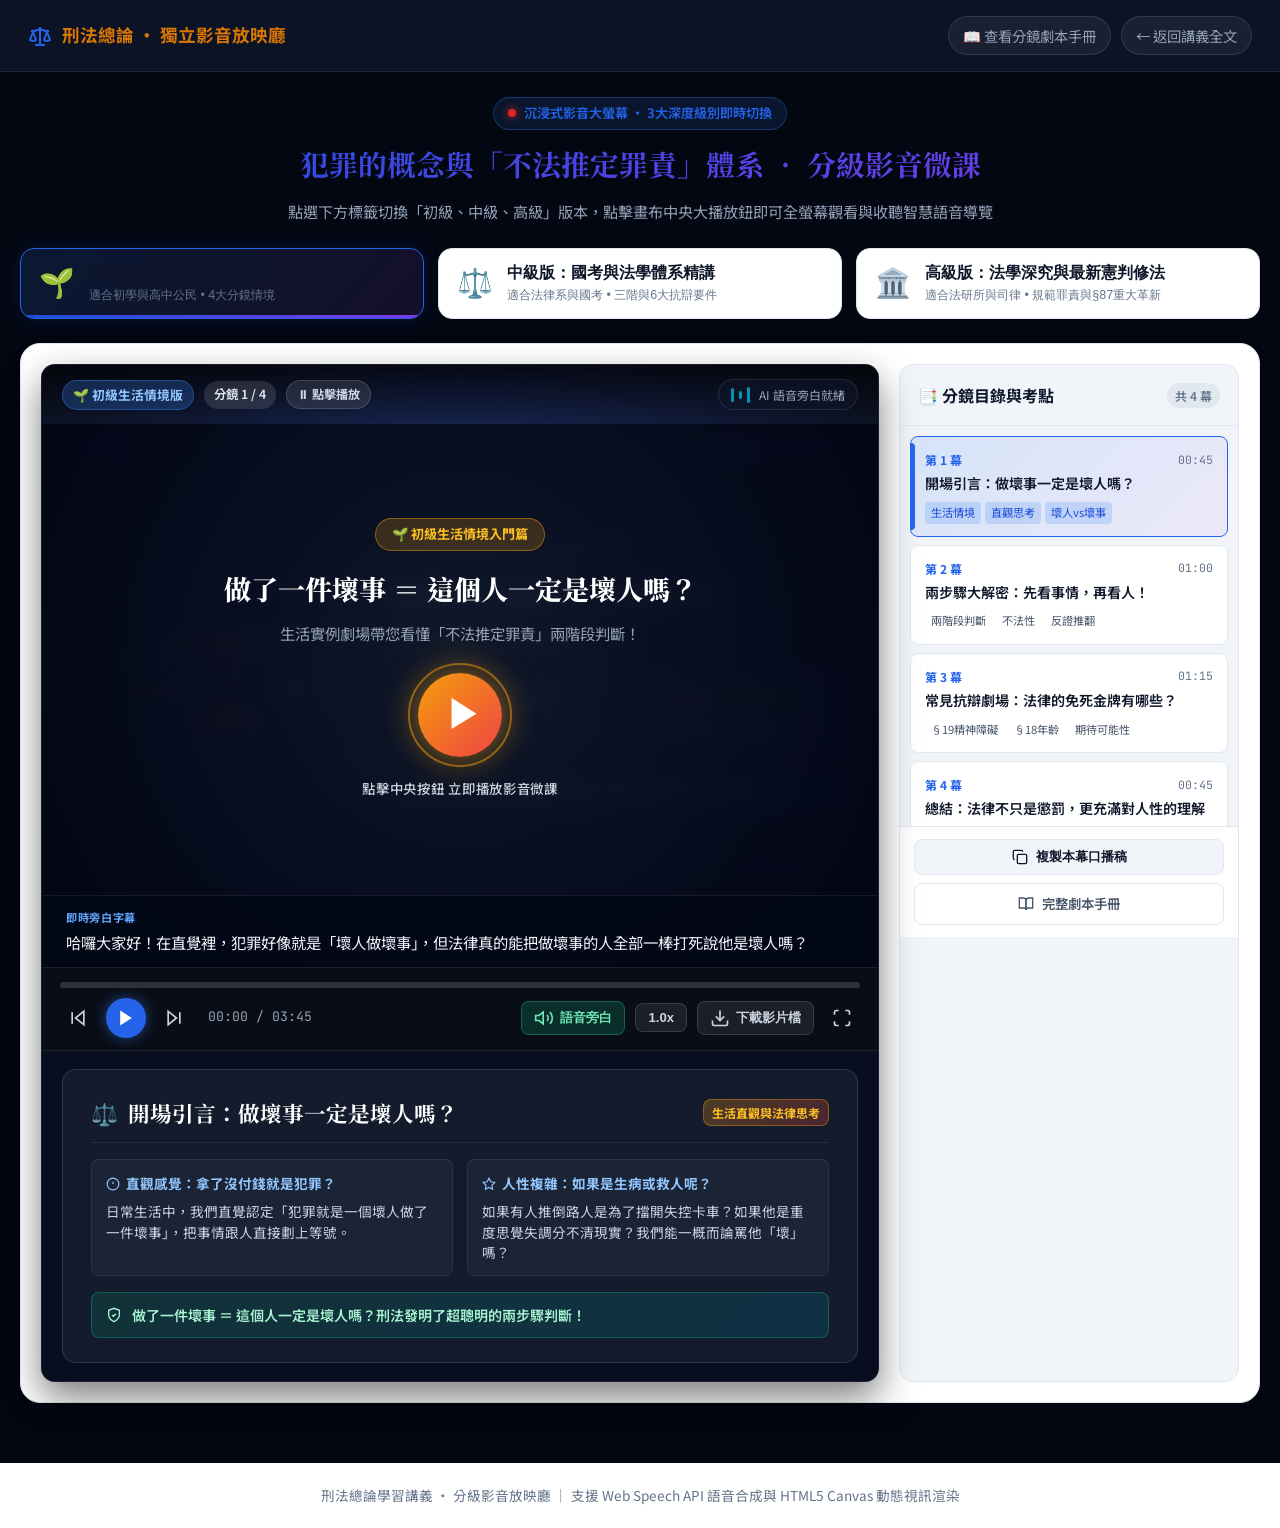
==== commit 1661e689: "feat: implement initial LegalTech design system including CSS styling and project scaffolding" ====
--- a/video.html
+++ b/video.html
@@ -152,6 +152,7 @@
             <div class="stage-tag-group">
               <span class="stage-badge-level" id="stageLevelBadge">🌱 初級生活情境版</span>
               <span class="stage-badge-chap" id="stageChapBadge">分鏡 1 / 4</span>
+              <span class="live-status-pill" id="liveStatusPill">⏸ 點擊播放</span>
             </div>
             <div class="stage-voice-indicator" id="voiceIndicator" title="語音導覽狀態">
               <span class="sound-wave"></span>
@@ -164,12 +165,7 @@
           <!-- 視覺畫布層與大播放按鈕蒙版 -->
           <div class="stage-canvas" id="stageCanvas">
             <!-- 動態 Canvas 繪製動態視訊效果 -->
-            <canvas id="videoCanvas" width="960" height="420" class="video-canvas-element"></canvas>
-
-            <!-- 視訊卡片內容展示 (與 Canvas 雙層融合) -->
-            <div class="motion-card" id="motionCard">
-              <!-- 動態注入內容 -->
-            </div>
+            <canvas id="videoCanvas" width="960" height="540" class="video-canvas-element"></canvas>
 
             <!-- 大封面播放按鈕蒙版 (點擊直接開始播放影片) -->
             <div class="video-poster-overlay" id="videoPosterOverlay">
@@ -236,6 +232,13 @@
             </div>
           </div>
         </div>
+
+        <!-- 視訊下方分鏡重點速讀卡 (Note Cards Below Video) -->
+        <div class="video-slide-notes" id="videoSlideNotes">
+          <div class="motion-card" id="motionCard">
+            <!-- 動態注入內容 -->
+          </div>
+        </div>
       </div>
 
       <!-- 右側：分鏡章節目錄與逐字講稿 -->
--- a/css/style.css
+++ b/css/style.css
@@ -1783,16 +1783,16 @@
   margin-left: 4px;
 }
 
-/* 中央動態畫布 */
+/* 中央動態畫布 (16:9 純淨視訊舞台) */
 .stage-canvas {
-  flex: 1;
-  display: flex;
-  align-items: center;
-  justify-content: center;
-  padding: 24px 30px;
+  width: 100%;
+  aspect-ratio: 16 / 9;
   position: relative;
   overflow: hidden;
-  min-height: 380px;
+  background: #020617;
+  display: flex;
+  align-items: center;
+  justify-content: center;
 }
 
 .video-canvas-element {
@@ -1800,9 +1800,50 @@
   inset: 0;
   width: 100%;
   height: 100%;
+  object-fit: cover;
   z-index: 1;
-  pointer-events: none;
-  opacity: 0.88;
+}
+
+.live-status-pill {
+  font-size: 0.76rem;
+  font-weight: 700;
+  padding: 3px 10px;
+  border-radius: var(--radius-full);
+  background: rgba(255, 255, 255, 0.1);
+  border: 1px solid rgba(255, 255, 255, 0.15);
+  color: #cbd5e1;
+  display: inline-flex;
+  align-items: center;
+  gap: 6px;
+  transition: all 0.25s ease;
+}
+
+.live-status-pill.playing {
+  background: rgba(239, 68, 68, 0.2);
+  border-color: rgba(239, 68, 68, 0.5);
+  color: #fca5a5;
+}
+
+.live-status-pill.playing::before {
+  content: "";
+  width: 7px;
+  height: 7px;
+  border-radius: 50%;
+  background-color: #ef4444;
+  box-shadow: 0 0 8px #ef4444;
+  animation: liveBlink 1.2s infinite ease-in-out;
+}
+
+.video-slide-notes {
+  background: rgba(15, 23, 42, 0.5);
+  border-top: 1px solid rgba(255, 255, 255, 0.08);
+  padding: 18px 20px;
+}
+
+.video-slide-notes .motion-card {
+  max-width: 100%;
+  box-shadow: none;
+  background: rgba(30, 41, 59, 0.5);
 }
 
 /* 影片大封面播放按鈕蒙版 (點擊即播) */
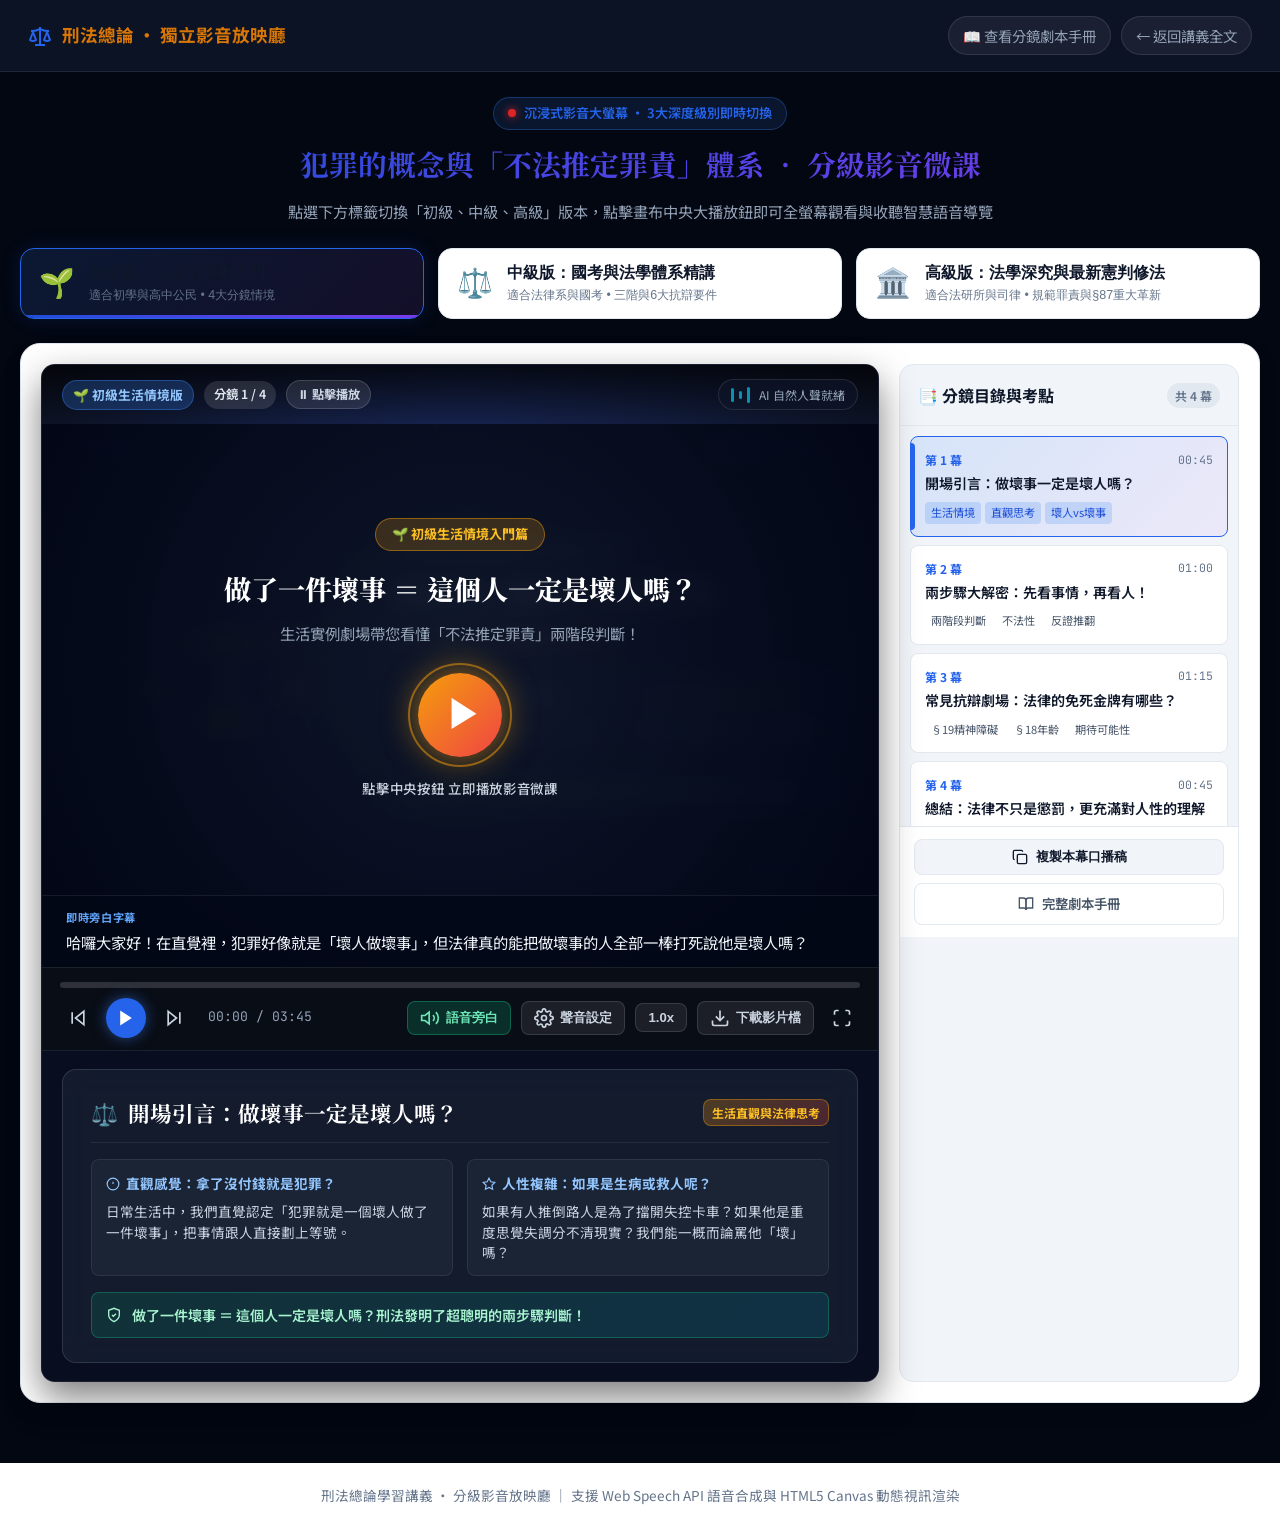
==== commit 59f172ea: "V0.1.2" ====
--- a/video.html
+++ b/video.html
@@ -154,11 +154,11 @@
               <span class="stage-badge-chap" id="stageChapBadge">分鏡 1 / 4</span>
               <span class="live-status-pill" id="liveStatusPill">⏸ 點擊播放</span>
             </div>
-            <div class="stage-voice-indicator" id="voiceIndicator" title="語音導覽狀態">
+            <div class="stage-voice-indicator" id="voiceIndicator" title="語音導覽狀態（點擊開啟擬真人聲設定）">
               <span class="sound-wave"></span>
               <span class="sound-wave"></span>
               <span class="sound-wave"></span>
-              <span class="sound-text">AI 語音旁白就緒</span>
+              <span class="sound-text" id="voiceIndicatorText">AI 自然人聲就緒</span>
             </div>
           </div>
 
@@ -218,6 +218,10 @@
                   <svg viewBox="0 0 24 24" fill="none" stroke="currentColor" stroke-width="2"><polygon points="11 5 6 9 2 9 2 15 6 15 11 19 11 5"/><path d="M19.07 4.93a10 10 0 0 1 0 14.14M15.54 8.46a5 5 0 0 1 0 7.07"/></svg>
                   <span class="ctrl-label">語音旁白</span>
                 </button>
+                <button class="ctrl-btn btn-text" id="voiceSettingsBtn" title="擬真人聲與音色設定">
+                  <svg viewBox="0 0 24 24" fill="none" stroke="currentColor" stroke-width="2"><circle cx="12" cy="12" r="3"/><path d="M19.4 15a1.65 1.65 0 0 0 .33 1.82l.06.06a2 2 0 0 1 0 2.83 2 2 0 0 1-2.83 0l-.06-.06a1.65 1.65 0 0 0-1.82-.33 1.65 1.65 0 0 0-1 1.51V21a2 2 0 0 1-2 2 2 2 0 0 1-2-2v-.09A1.65 1.65 0 0 0 9 19.4a1.65 1.65 0 0 0-1.82.33l-.06.06a2 2 0 0 1-2.83 0 2 2 0 0 1 0-2.83l.06-.06a1.65 1.65 0 0 0 .33-1.82 1.65 1.65 0 0 0-1.51-1H3a2 2 0 0 1-2-2 2 2 0 0 1 2-2h.09A1.65 1.65 0 0 0 4.6 9a1.65 1.65 0 0 0-.33-1.82l-.06-.06a2 2 0 0 1 0-2.83 2 2 0 0 1 2.83 0l.06.06a1.65 1.65 0 0 0 1.82.33H9a1.65 1.65 0 0 0 1-1.51V3a2 2 0 0 1 2-2 2 2 0 0 1 2 2v.09a1.65 1.65 0 0 0 1 1.51 1.65 1.65 0 0 0 1.82-.33l.06-.06a2 2 0 0 1 2.83 0 2 2 0 0 1 0 2.83l-.06.06a1.65 1.65 0 0 0-.33 1.82V9a1.65 1.65 0 0 0 1.51 1H21a2 2 0 0 1 2 2 2 2 0 0 1-2 2h-.09a1.65 1.65 0 0 0-1.51 1z"/></svg>
+                  <span class="ctrl-label">聲音設定</span>
+                </button>
                 <button class="ctrl-btn btn-text" id="speedToggleBtn" title="切換播放倍速">
                   <span id="speedLabel">1.0x</span>
                 </button>
@@ -270,6 +274,119 @@
     </div>
   </footer>
 
+  <!-- 擬真人聲設定面板 (Voice Settings Modal) -->
+  <div class="voice-modal-overlay" id="voiceSettingsModal" style="display: none;" aria-hidden="true">
+    <div class="voice-modal-card" role="dialog" aria-labelledby="voiceModalTitle">
+      <div class="voice-modal-header">
+        <div class="voice-modal-title-group">
+          <span class="voice-modal-icon">🎙️</span>
+          <div>
+            <h3 class="voice-modal-title" id="voiceModalTitle">高擬真自然人聲設定</h3>
+            <p class="voice-modal-subtitle">優先啟用微軟 / Google 自然神經網路語音，告別機械音</p>
+          </div>
+        </div>
+        <button class="voice-modal-close" id="voiceModalCloseBtn" aria-label="關閉設定">&times;</button>
+      </div>
+
+      <div class="voice-modal-body">
+        <!-- 人聲音色風格選擇 (Persona) -->
+        <div class="voice-setting-section">
+          <label class="voice-setting-label">🎭 人聲音色風格 (Persona)</label>
+          <div class="voice-persona-grid">
+            <button class="voice-persona-btn active" data-persona="auto" type="button">
+              <span class="persona-icon">🌟</span>
+              <span class="persona-name">智慧最佳自然音</span>
+              <span class="persona-desc">自動匹配本機音質最高語音</span>
+            </button>
+            <button class="voice-persona-btn" data-persona="female" type="button">
+              <span class="persona-icon">🌸</span>
+              <span class="persona-name">臺灣自然女聲</span>
+              <span class="persona-desc">微軟曉臻 / Google 國語</span>
+            </button>
+            <button class="voice-persona-btn" data-persona="male" type="button">
+              <span class="persona-icon">👨‍🏫</span>
+              <span class="persona-name">臺灣沉穩男聲</span>
+              <span class="persona-desc">微軟雲哲 / 專業導師男聲</span>
+            </button>
+            <button class="voice-persona-btn" data-persona="anchor" type="button">
+              <span class="persona-icon">📢</span>
+              <span class="persona-name">新聞法學主播</span>
+              <span class="persona-desc">清晰端莊專業播報音</span>
+            </button>
+          </div>
+        </div>
+
+        <!-- 詳細語音引擎選單 (Voice Engine) -->
+        <div class="voice-setting-section">
+          <div class="voice-setting-row">
+            <label class="voice-setting-label" for="voiceSelectDropdown">🎙️ 系統偵測到之中文語音清單</label>
+            <span class="voice-active-badge" id="currentVoiceBadge">偵測中...</span>
+          </div>
+          <select id="voiceSelectDropdown" class="voice-select-dropdown" aria-label="選擇語音包"></select>
+          <p class="voice-tip-text">💡 <strong>最佳體驗提示</strong>：推薦使用 <strong>Microsoft Edge</strong> 瀏覽器，內建全球最逼真的繁體中文「微軟曉臻 / 雲哲」免費神經網路真人聲音；Chrome 亦支援自然 Google 國語。</p>
+        </div>
+
+        <!-- 語速與音調微調 (Sliders) -->
+        <div class="voice-setting-section">
+          <div class="voice-sliders-grid">
+            <div class="voice-slider-item">
+              <div class="voice-slider-header">
+                <label for="voicePitchRange">🎵 音調沉著度 (Pitch)</label>
+                <span id="voicePitchVal" class="slider-val-badge">1.00x</span>
+              </div>
+              <input type="range" id="voicePitchRange" min="0.8" max="1.2" step="0.02" value="1.0" class="voice-range-input">
+              <div class="slider-ticks">
+                <span>低沉雄厚 (0.8)</span>
+                <span>自然 (1.0)</span>
+                <span>清亮明快 (1.2)</span>
+              </div>
+            </div>
+
+            <div class="voice-slider-item">
+              <div class="voice-slider-header">
+                <label for="voiceSpeedRange">⚡ 語速節奏 (Speed)</label>
+                <span id="voiceSpeedVal" class="slider-val-badge">1.00x</span>
+              </div>
+              <input type="range" id="voiceSpeedRange" min="0.8" max="1.5" step="0.05" value="1.0" class="voice-range-input">
+              <div class="slider-ticks">
+                <span>沈穩慢讀 (0.8x)</span>
+                <span>標準 (1.0x)</span>
+                <span>考前速讀 (1.5x)</span>
+              </div>
+            </div>
+          </div>
+        </div>
+
+        <!-- 自然換氣與停頓切換 -->
+        <div class="voice-setting-section">
+          <label class="voice-checkbox-label">
+            <input type="checkbox" id="voiceNaturalPauseCheckbox" checked>
+            <span class="checkbox-custom"></span>
+            <div class="checkbox-text-group">
+              <span class="checkbox-title">啟用人類自然呼吸換氣與標點停頓 (推薦)</span>
+              <span class="checkbox-sub">依標點符號加入 120ms~320ms 微停頓，語氣抑揚頓挫更自然，且徹底解決 Chrome 長篇朗讀中斷問題。</span>
+            </div>
+          </label>
+        </div>
+      </div>
+
+      <!-- 底部操作區 (試聽與儲存) -->
+      <div class="voice-modal-footer">
+        <div class="voice-preview-wrapper">
+          <button class="voice-preview-btn" id="voicePreviewBtn" type="button">
+            <span class="preview-icon">▶</span>
+            <span id="voicePreviewBtnText">試聽人聲效果</span>
+          </button>
+          <span class="voice-preview-status" id="voicePreviewStatus">點擊試聽測試音質</span>
+        </div>
+        <div class="voice-footer-actions">
+          <button class="voice-btn-reset" id="voiceResetBtn" type="button">恢復推薦預設</button>
+          <button class="voice-btn-confirm" id="voiceSaveBtn" type="button">確認完成</button>
+        </div>
+      </div>
+    </div>
+  </div>
+
   <div id="toast" class="toast" role="alert" aria-live="assertive" aria-atomic="true"></div>
 
   <script src="js/app.js"></script>
--- a/css/style.css
+++ b/css/style.css
@@ -1741,6 +1741,15 @@
   border: 1px solid rgba(255, 255, 255, 0.1);
   padding: 4px 12px;
   border-radius: var(--radius-full);
+  cursor: pointer;
+  transition: var(--transition-smooth);
+  user-select: none;
+}
+
+.stage-voice-indicator:hover {
+  background: rgba(30, 41, 59, 0.85);
+  border-color: rgba(96, 165, 250, 0.4);
+  transform: translateY(-1px);
 }
 
 .sound-wave {
@@ -2364,6 +2373,471 @@
   }
   .video-screen {
     min-height: 420px;
+  }
+}
+
+/* --- 擬真人聲設定面板 (Voice Settings Modal) --- */
+.voice-modal-overlay {
+  position: fixed;
+  inset: 0;
+  background: rgba(3, 7, 18, 0.75);
+  backdrop-filter: blur(8px);
+  -webkit-backdrop-filter: blur(8px);
+  z-index: 9999;
+  display: flex;
+  align-items: center;
+  justify-content: center;
+  padding: 16px;
+  animation: modalFadeIn 0.25s ease-out;
+}
+
+@keyframes modalFadeIn {
+  from { opacity: 0; }
+  to { opacity: 1; }
+}
+
+.voice-modal-card {
+  width: 100%;
+  max-width: 580px;
+  background: var(--bg-card-elevated);
+  border: 1px solid rgba(255, 255, 255, 0.15);
+  box-shadow: 0 24px 48px -12px rgba(0, 0, 0, 0.6), 0 0 0 1px rgba(255, 255, 255, 0.05);
+  border-radius: var(--radius-lg);
+  overflow: hidden;
+  color: var(--text-primary);
+  display: flex;
+  flex-direction: column;
+  animation: cardScaleUp 0.25s cubic-bezier(0.16, 1, 0.3, 1);
+}
+
+@keyframes cardScaleUp {
+  from { opacity: 0; transform: scale(0.95) translateY(8px); }
+  to { opacity: 1; transform: scale(1) translateY(0); }
+}
+
+.voice-modal-header {
+  padding: 18px 24px;
+  border-bottom: 1px solid var(--border-color);
+  display: flex;
+  justify-content: space-between;
+  align-items: center;
+  background: rgba(15, 23, 42, 0.4);
+}
+
+.voice-modal-title-group {
+  display: flex;
+  align-items: center;
+  gap: 12px;
+}
+
+.voice-modal-icon {
+  font-size: 1.6rem;
+  background: linear-gradient(135deg, rgba(59, 130, 246, 0.2), rgba(16, 185, 129, 0.2));
+  border: 1px solid rgba(59, 130, 246, 0.4);
+  padding: 8px;
+  border-radius: var(--radius-md);
+  display: flex;
+  align-items: center;
+  justify-content: center;
+}
+
+.voice-modal-title {
+  font-size: 1.15rem;
+  font-weight: 700;
+  color: #ffffff;
+  margin: 0;
+  line-height: 1.3;
+}
+
+.voice-modal-subtitle {
+  font-size: 0.8rem;
+  color: var(--text-secondary);
+  margin: 2px 0 0 0;
+}
+
+.voice-modal-close {
+  background: transparent;
+  border: none;
+  color: #94a3b8;
+  font-size: 1.7rem;
+  line-height: 1;
+  padding: 4px 8px;
+  border-radius: var(--radius-sm);
+  cursor: pointer;
+  transition: var(--transition-fast);
+}
+
+.voice-modal-close:hover {
+  color: #ffffff;
+  background: rgba(255, 255, 255, 0.1);
+}
+
+.voice-modal-body {
+  padding: 20px 24px;
+  display: flex;
+  flex-direction: column;
+  gap: 20px;
+  max-height: 70vh;
+  overflow-y: auto;
+}
+
+.voice-setting-section {
+  display: flex;
+  flex-direction: column;
+  gap: 8px;
+}
+
+.voice-setting-row {
+  display: flex;
+  justify-content: space-between;
+  align-items: center;
+}
+
+.voice-setting-label {
+  font-size: 0.86rem;
+  font-weight: 700;
+  color: #cbd5e1;
+  letter-spacing: 0.02em;
+}
+
+.voice-active-badge {
+  font-size: 0.72rem;
+  font-weight: 600;
+  padding: 2px 8px;
+  border-radius: var(--radius-full);
+  background: rgba(16, 185, 129, 0.15);
+  border: 1px solid rgba(16, 185, 129, 0.35);
+  color: #6ee7b7;
+}
+
+/* 人格音色卡片網格 */
+.voice-persona-grid {
+  display: grid;
+  grid-template-columns: 1fr 1fr;
+  gap: 10px;
+}
+
+.voice-persona-btn {
+  background: rgba(15, 23, 42, 0.5);
+  border: 1px solid rgba(255, 255, 255, 0.1);
+  border-radius: var(--radius-md);
+  padding: 12px 14px;
+  text-align: left;
+  cursor: pointer;
+  transition: var(--transition-smooth);
+  display: flex;
+  flex-direction: column;
+  gap: 3px;
+  position: relative;
+}
+
+.voice-persona-btn:hover {
+  background: rgba(30, 41, 59, 0.8);
+  border-color: rgba(96, 165, 250, 0.4);
+  transform: translateY(-1px);
+}
+
+.voice-persona-btn.active {
+  background: rgba(59, 130, 246, 0.15);
+  border-color: rgba(96, 165, 250, 0.8);
+  box-shadow: 0 0 16px rgba(59, 130, 246, 0.25);
+}
+
+.voice-persona-btn.active::after {
+  content: "✓";
+  position: absolute;
+  top: 8px;
+  right: 10px;
+  font-size: 0.82rem;
+  font-weight: 800;
+  color: #60a5fa;
+}
+
+.persona-icon {
+  font-size: 1.25rem;
+  margin-bottom: 2px;
+}
+
+.persona-name {
+  font-size: 0.88rem;
+  font-weight: 700;
+  color: #f1f5f9;
+}
+
+.persona-desc {
+  font-size: 0.74rem;
+  color: #94a3b8;
+  line-height: 1.35;
+}
+
+/* 語音下拉選單 */
+.voice-select-dropdown {
+  width: 100%;
+  background: #0f172a;
+  border: 1px solid rgba(255, 255, 255, 0.15);
+  border-radius: var(--radius-md);
+  color: #f8fafc;
+  padding: 10px 14px;
+  font-size: 0.88rem;
+  cursor: pointer;
+  transition: var(--transition-fast);
+  outline: none;
+}
+
+.voice-select-dropdown:focus {
+  border-color: var(--accent-primary);
+  box-shadow: 0 0 0 3px rgba(59, 130, 246, 0.25);
+}
+
+.voice-tip-text {
+  font-size: 0.76rem;
+  color: #94a3b8;
+  line-height: 1.5;
+  background: rgba(59, 130, 246, 0.08);
+  border-left: 3px solid #3b82f6;
+  padding: 6px 10px;
+  border-radius: 0 var(--radius-sm) var(--radius-sm) 0;
+  margin: 2px 0 0 0;
+}
+
+.voice-tip-text strong {
+  color: #93c5fd;
+}
+
+/* 滑桿控制區 */
+.voice-sliders-grid {
+  display: grid;
+  grid-template-columns: 1fr 1fr;
+  gap: 16px;
+}
+
+.voice-slider-item {
+  display: flex;
+  flex-direction: column;
+  gap: 6px;
+}
+
+.voice-slider-header {
+  display: flex;
+  justify-content: space-between;
+  align-items: center;
+  font-size: 0.82rem;
+  color: #cbd5e1;
+  font-weight: 600;
+}
+
+.slider-val-badge {
+  font-family: var(--font-mono);
+  font-size: 0.76rem;
+  color: #60a5fa;
+  background: rgba(59, 130, 246, 0.15);
+  padding: 2px 6px;
+  border-radius: 4px;
+}
+
+.voice-range-input {
+  width: 100%;
+  height: 6px;
+  -webkit-appearance: none;
+  appearance: none;
+  background: rgba(255, 255, 255, 0.15);
+  border-radius: 3px;
+  outline: none;
+  cursor: pointer;
+}
+
+.voice-range-input::-webkit-slider-thumb {
+  -webkit-appearance: none;
+  appearance: none;
+  width: 16px;
+  height: 16px;
+  border-radius: 50%;
+  background: #3b82f6;
+  box-shadow: 0 0 8px rgba(59, 130, 246, 0.8);
+  cursor: pointer;
+  transition: transform 0.15s ease;
+}
+
+.voice-range-input::-webkit-slider-thumb:hover {
+  transform: scale(1.2);
+}
+
+.slider-ticks {
+  display: flex;
+  justify-content: space-between;
+  font-size: 0.7rem;
+  color: #64748b;
+}
+
+/* 核取方塊自訂 */
+.voice-checkbox-label {
+  display: flex;
+  align-items: flex-start;
+  gap: 12px;
+  cursor: pointer;
+  padding: 10px 14px;
+  background: rgba(15, 23, 42, 0.4);
+  border: 1px solid rgba(255, 255, 255, 0.08);
+  border-radius: var(--radius-md);
+  transition: var(--transition-smooth);
+}
+
+.voice-checkbox-label:hover {
+  background: rgba(30, 41, 59, 0.6);
+  border-color: rgba(255, 255, 255, 0.15);
+}
+
+.voice-checkbox-label input[type="checkbox"] {
+  display: none;
+}
+
+.checkbox-custom {
+  width: 18px;
+  height: 18px;
+  border-radius: 4px;
+  border: 2px solid #64748b;
+  display: inline-flex;
+  align-items: center;
+  justify-content: center;
+  margin-top: 2px;
+  flex-shrink: 0;
+  transition: var(--transition-fast);
+}
+
+.voice-checkbox-label input[type="checkbox"]:checked + .checkbox-custom {
+  background: #10b981;
+  border-color: #10b981;
+}
+
+.voice-checkbox-label input[type="checkbox"]:checked + .checkbox-custom::after {
+  content: "✓";
+  color: #ffffff;
+  font-size: 0.75rem;
+  font-weight: 900;
+}
+
+.checkbox-text-group {
+  display: flex;
+  flex-direction: column;
+  gap: 2px;
+}
+
+.checkbox-title {
+  font-size: 0.84rem;
+  font-weight: 700;
+  color: #f1f5f9;
+}
+
+.checkbox-sub {
+  font-size: 0.75rem;
+  color: #94a3b8;
+  line-height: 1.4;
+}
+
+/* 彈窗底部操作區 */
+.voice-modal-footer {
+  padding: 16px 24px;
+  border-top: 1px solid var(--border-color);
+  background: rgba(15, 23, 42, 0.6);
+  display: flex;
+  justify-content: space-between;
+  align-items: center;
+  flex-wrap: wrap;
+  gap: 12px;
+}
+
+.voice-preview-wrapper {
+  display: flex;
+  align-items: center;
+  gap: 10px;
+}
+
+.voice-preview-btn {
+  background: linear-gradient(135deg, #3b82f6, #2563eb);
+  color: #ffffff;
+  border: none;
+  padding: 8px 16px;
+  border-radius: var(--radius-full);
+  font-size: 0.84rem;
+  font-weight: 700;
+  cursor: pointer;
+  display: inline-flex;
+  align-items: center;
+  gap: 6px;
+  box-shadow: 0 0 12px rgba(59, 130, 246, 0.4);
+  transition: var(--transition-smooth);
+}
+
+.voice-preview-btn:hover {
+  background: linear-gradient(135deg, #60a5fa, #3b82f6);
+  transform: translateY(-1px);
+  box-shadow: 0 0 18px rgba(59, 130, 246, 0.6);
+}
+
+.voice-preview-btn.speaking {
+  background: linear-gradient(135deg, #ef4444, #dc2626);
+  box-shadow: 0 0 16px rgba(239, 68, 68, 0.6);
+}
+
+.voice-preview-status {
+  font-size: 0.78rem;
+  color: #94a3b8;
+}
+
+.voice-footer-actions {
+  display: flex;
+  align-items: center;
+  gap: 8px;
+}
+
+.voice-btn-reset {
+  background: transparent;
+  border: 1px solid rgba(255, 255, 255, 0.15);
+  color: #94a3b8;
+  padding: 8px 14px;
+  border-radius: var(--radius-md);
+  font-size: 0.82rem;
+  cursor: pointer;
+  transition: var(--transition-fast);
+}
+
+.voice-btn-reset:hover {
+  color: #ffffff;
+  background: rgba(255, 255, 255, 0.08);
+}
+
+.voice-btn-confirm {
+  background: #10b981;
+  color: #ffffff;
+  border: none;
+  padding: 8px 18px;
+  border-radius: var(--radius-md);
+  font-size: 0.84rem;
+  font-weight: 700;
+  cursor: pointer;
+  box-shadow: 0 0 12px rgba(16, 185, 129, 0.35);
+  transition: var(--transition-smooth);
+}
+
+.voice-btn-confirm:hover {
+  background: #059669;
+  transform: translateY(-1px);
+  box-shadow: 0 0 18px rgba(16, 185, 129, 0.5);
+}
+
+@media (max-width: 640px) {
+  .voice-persona-grid,
+  .voice-sliders-grid {
+    grid-template-columns: 1fr;
+  }
+  .voice-modal-footer {
+    flex-direction: column;
+    align-items: stretch;
+  }
+  .voice-preview-wrapper,
+  .voice-footer-actions {
+    width: 100%;
+    justify-content: space-between;
   }
 }
 
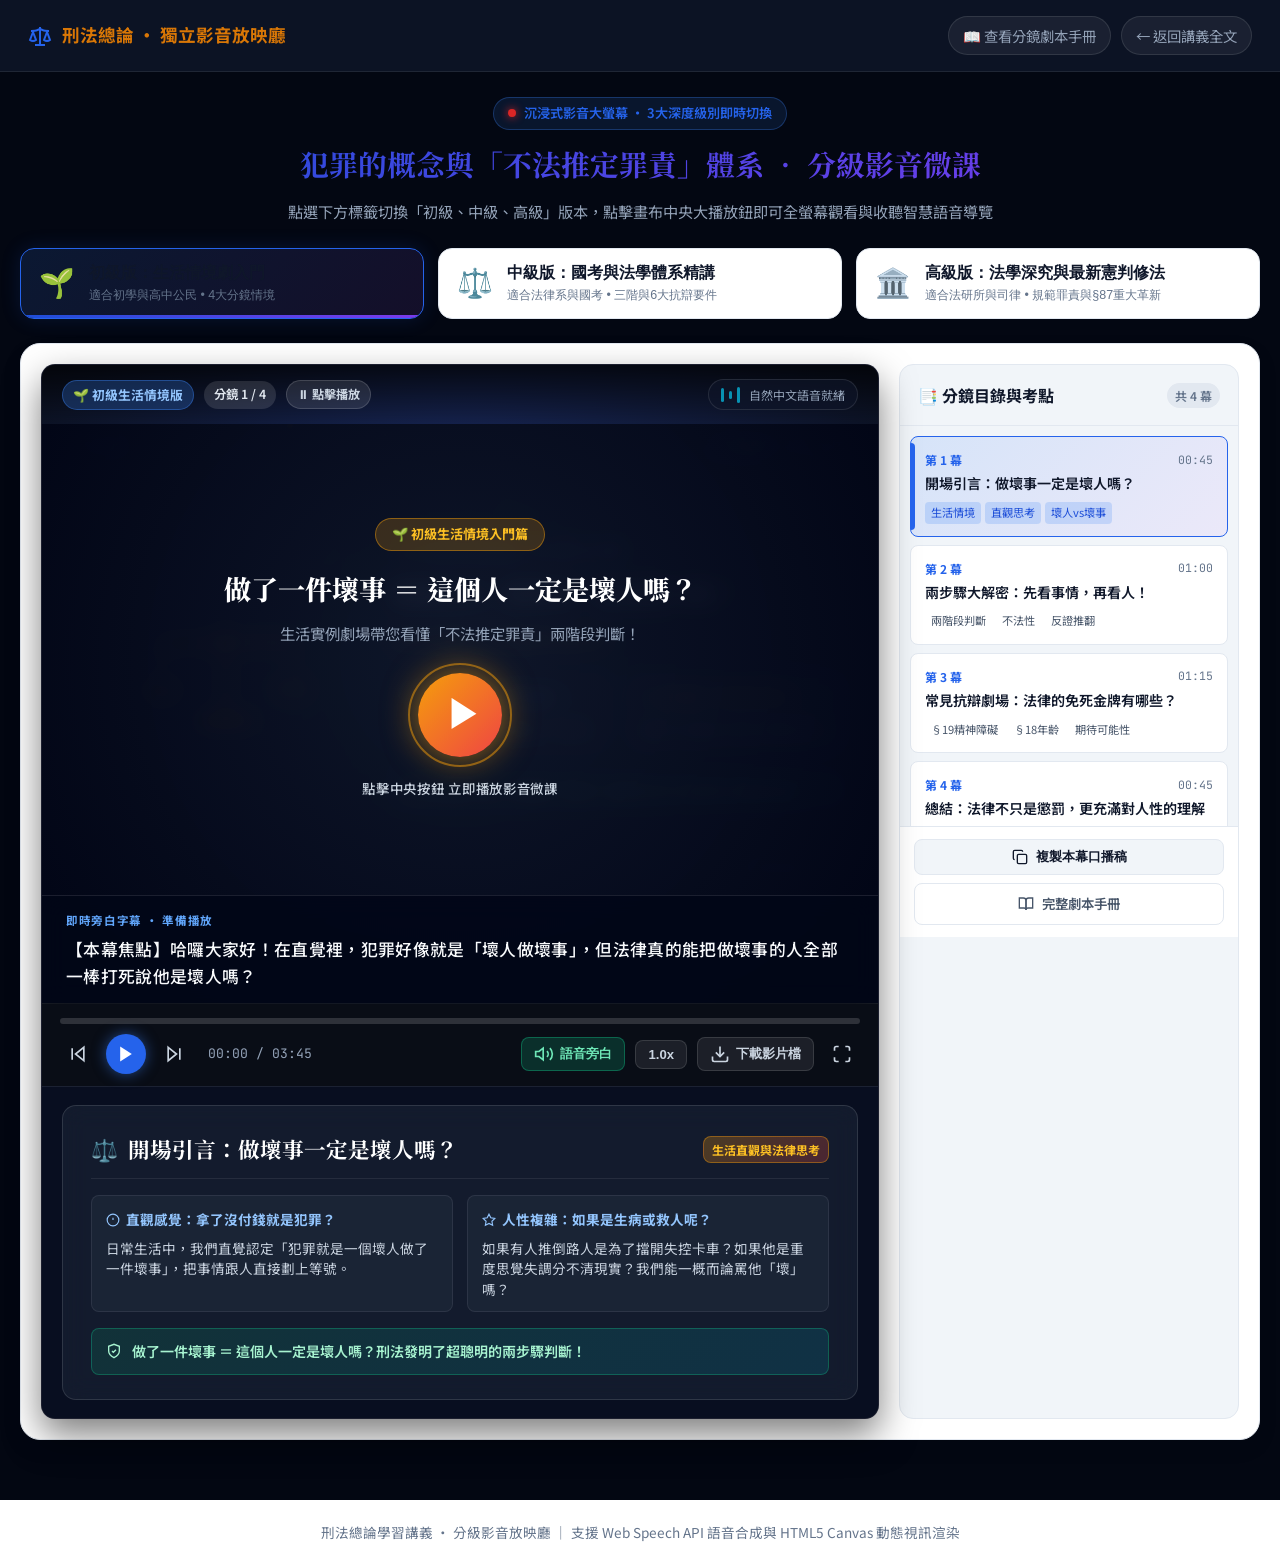
==== commit d11fbdff: "V0.1.3" ====
--- a/video.html
+++ b/video.html
@@ -154,11 +154,11 @@
               <span class="stage-badge-chap" id="stageChapBadge">分鏡 1 / 4</span>
               <span class="live-status-pill" id="liveStatusPill">⏸ 點擊播放</span>
             </div>
-            <div class="stage-voice-indicator" id="voiceIndicator" title="語音導覽狀態（點擊開啟擬真人聲設定）">
+            <div class="stage-voice-indicator" id="voiceIndicator" title="高音質中文自然人聲導覽">
               <span class="sound-wave"></span>
               <span class="sound-wave"></span>
               <span class="sound-wave"></span>
-              <span class="sound-text" id="voiceIndicatorText">AI 自然人聲就緒</span>
+              <span class="sound-text" id="voiceIndicatorText">自然中文語音就緒</span>
             </div>
           </div>
 
@@ -218,10 +218,6 @@
                   <svg viewBox="0 0 24 24" fill="none" stroke="currentColor" stroke-width="2"><polygon points="11 5 6 9 2 9 2 15 6 15 11 19 11 5"/><path d="M19.07 4.93a10 10 0 0 1 0 14.14M15.54 8.46a5 5 0 0 1 0 7.07"/></svg>
                   <span class="ctrl-label">語音旁白</span>
                 </button>
-                <button class="ctrl-btn btn-text" id="voiceSettingsBtn" title="擬真人聲與音色設定">
-                  <svg viewBox="0 0 24 24" fill="none" stroke="currentColor" stroke-width="2"><circle cx="12" cy="12" r="3"/><path d="M19.4 15a1.65 1.65 0 0 0 .33 1.82l.06.06a2 2 0 0 1 0 2.83 2 2 0 0 1-2.83 0l-.06-.06a1.65 1.65 0 0 0-1.82-.33 1.65 1.65 0 0 0-1 1.51V21a2 2 0 0 1-2 2 2 2 0 0 1-2-2v-.09A1.65 1.65 0 0 0 9 19.4a1.65 1.65 0 0 0-1.82.33l-.06.06a2 2 0 0 1-2.83 0 2 2 0 0 1 0-2.83l.06-.06a1.65 1.65 0 0 0 .33-1.82 1.65 1.65 0 0 0-1.51-1H3a2 2 0 0 1-2-2 2 2 0 0 1 2-2h.09A1.65 1.65 0 0 0 4.6 9a1.65 1.65 0 0 0-.33-1.82l-.06-.06a2 2 0 0 1 0-2.83 2 2 0 0 1 2.83 0l.06.06a1.65 1.65 0 0 0 1.82.33H9a1.65 1.65 0 0 0 1-1.51V3a2 2 0 0 1 2-2 2 2 0 0 1 2 2v.09a1.65 1.65 0 0 0 1 1.51 1.65 1.65 0 0 0 1.82-.33l.06-.06a2 2 0 0 1 2.83 0 2 2 0 0 1 0 2.83l-.06.06a1.65 1.65 0 0 0-.33 1.82V9a1.65 1.65 0 0 0 1.51 1H21a2 2 0 0 1 2 2 2 2 0 0 1-2 2h-.09a1.65 1.65 0 0 0-1.51 1z"/></svg>
-                  <span class="ctrl-label">聲音設定</span>
-                </button>
                 <button class="ctrl-btn btn-text" id="speedToggleBtn" title="切換播放倍速">
                   <span id="speedLabel">1.0x</span>
                 </button>
@@ -274,119 +270,6 @@
     </div>
   </footer>
 
-  <!-- 擬真人聲設定面板 (Voice Settings Modal) -->
-  <div class="voice-modal-overlay" id="voiceSettingsModal" style="display: none;" aria-hidden="true">
-    <div class="voice-modal-card" role="dialog" aria-labelledby="voiceModalTitle">
-      <div class="voice-modal-header">
-        <div class="voice-modal-title-group">
-          <span class="voice-modal-icon">🎙️</span>
-          <div>
-            <h3 class="voice-modal-title" id="voiceModalTitle">高擬真自然人聲設定</h3>
-            <p class="voice-modal-subtitle">優先啟用微軟 / Google 自然神經網路語音，告別機械音</p>
-          </div>
-        </div>
-        <button class="voice-modal-close" id="voiceModalCloseBtn" aria-label="關閉設定">&times;</button>
-      </div>
-
-      <div class="voice-modal-body">
-        <!-- 人聲音色風格選擇 (Persona) -->
-        <div class="voice-setting-section">
-          <label class="voice-setting-label">🎭 人聲音色風格 (Persona)</label>
-          <div class="voice-persona-grid">
-            <button class="voice-persona-btn active" data-persona="auto" type="button">
-              <span class="persona-icon">🌟</span>
-              <span class="persona-name">智慧最佳自然音</span>
-              <span class="persona-desc">自動匹配本機音質最高語音</span>
-            </button>
-            <button class="voice-persona-btn" data-persona="female" type="button">
-              <span class="persona-icon">🌸</span>
-              <span class="persona-name">臺灣自然女聲</span>
-              <span class="persona-desc">微軟曉臻 / Google 國語</span>
-            </button>
-            <button class="voice-persona-btn" data-persona="male" type="button">
-              <span class="persona-icon">👨‍🏫</span>
-              <span class="persona-name">臺灣沉穩男聲</span>
-              <span class="persona-desc">微軟雲哲 / 專業導師男聲</span>
-            </button>
-            <button class="voice-persona-btn" data-persona="anchor" type="button">
-              <span class="persona-icon">📢</span>
-              <span class="persona-name">新聞法學主播</span>
-              <span class="persona-desc">清晰端莊專業播報音</span>
-            </button>
-          </div>
-        </div>
-
-        <!-- 詳細語音引擎選單 (Voice Engine) -->
-        <div class="voice-setting-section">
-          <div class="voice-setting-row">
-            <label class="voice-setting-label" for="voiceSelectDropdown">🎙️ 系統偵測到之中文語音清單</label>
-            <span class="voice-active-badge" id="currentVoiceBadge">偵測中...</span>
-          </div>
-          <select id="voiceSelectDropdown" class="voice-select-dropdown" aria-label="選擇語音包"></select>
-          <p class="voice-tip-text">💡 <strong>最佳體驗提示</strong>：推薦使用 <strong>Microsoft Edge</strong> 瀏覽器，內建全球最逼真的繁體中文「微軟曉臻 / 雲哲」免費神經網路真人聲音；Chrome 亦支援自然 Google 國語。</p>
-        </div>
-
-        <!-- 語速與音調微調 (Sliders) -->
-        <div class="voice-setting-section">
-          <div class="voice-sliders-grid">
-            <div class="voice-slider-item">
-              <div class="voice-slider-header">
-                <label for="voicePitchRange">🎵 音調沉著度 (Pitch)</label>
-                <span id="voicePitchVal" class="slider-val-badge">1.00x</span>
-              </div>
-              <input type="range" id="voicePitchRange" min="0.8" max="1.2" step="0.02" value="1.0" class="voice-range-input">
-              <div class="slider-ticks">
-                <span>低沉雄厚 (0.8)</span>
-                <span>自然 (1.0)</span>
-                <span>清亮明快 (1.2)</span>
-              </div>
-            </div>
-
-            <div class="voice-slider-item">
-              <div class="voice-slider-header">
-                <label for="voiceSpeedRange">⚡ 語速節奏 (Speed)</label>
-                <span id="voiceSpeedVal" class="slider-val-badge">1.00x</span>
-              </div>
-              <input type="range" id="voiceSpeedRange" min="0.8" max="1.5" step="0.05" value="1.0" class="voice-range-input">
-              <div class="slider-ticks">
-                <span>沈穩慢讀 (0.8x)</span>
-                <span>標準 (1.0x)</span>
-                <span>考前速讀 (1.5x)</span>
-              </div>
-            </div>
-          </div>
-        </div>
-
-        <!-- 自然換氣與停頓切換 -->
-        <div class="voice-setting-section">
-          <label class="voice-checkbox-label">
-            <input type="checkbox" id="voiceNaturalPauseCheckbox" checked>
-            <span class="checkbox-custom"></span>
-            <div class="checkbox-text-group">
-              <span class="checkbox-title">啟用人類自然呼吸換氣與標點停頓 (推薦)</span>
-              <span class="checkbox-sub">依標點符號加入 120ms~320ms 微停頓，語氣抑揚頓挫更自然，且徹底解決 Chrome 長篇朗讀中斷問題。</span>
-            </div>
-          </label>
-        </div>
-      </div>
-
-      <!-- 底部操作區 (試聽與儲存) -->
-      <div class="voice-modal-footer">
-        <div class="voice-preview-wrapper">
-          <button class="voice-preview-btn" id="voicePreviewBtn" type="button">
-            <span class="preview-icon">▶</span>
-            <span id="voicePreviewBtnText">試聽人聲效果</span>
-          </button>
-          <span class="voice-preview-status" id="voicePreviewStatus">點擊試聽測試音質</span>
-        </div>
-        <div class="voice-footer-actions">
-          <button class="voice-btn-reset" id="voiceResetBtn" type="button">恢復推薦預設</button>
-          <button class="voice-btn-confirm" id="voiceSaveBtn" type="button">確認完成</button>
-        </div>
-      </div>
-    </div>
-  </div>
-
   <div id="toast" class="toast" role="alert" aria-live="assertive" aria-atomic="true"></div>
 
   <script src="js/app.js"></script>
--- a/css/style.css
+++ b/css/style.css
@@ -2053,32 +2053,69 @@
   font-weight: 600;
 }
 
-/* 字幕浮動面板 */
+/* 字幕浮動面板 (動態即時同步字幕) */
 .subtitles-panel {
-  background: rgba(2, 6, 23, 0.85);
-  border-top: 1px solid rgba(255, 255, 255, 0.08);
-  padding: 12px 24px;
+  background: rgba(2, 6, 23, 0.92);
+  border-top: 1px solid rgba(255, 255, 255, 0.1);
+  padding: 14px 24px;
   display: flex;
   flex-direction: column;
-  gap: 4px;
-  min-height: 72px;
+  gap: 6px;
+  min-height: 78px;
   justify-content: center;
+  position: relative;
+  backdrop-filter: blur(12px);
 }
 
 .subtitle-badge {
-  font-size: 0.7rem;
+  font-size: 0.72rem;
   font-weight: 700;
   color: #60a5fa;
   text-transform: uppercase;
   letter-spacing: 0.06em;
+  display: flex;
+  align-items: center;
+  gap: 6px;
+}
+
+.live-pulse-dot {
+  display: inline-block;
+  width: 7px;
+  height: 7px;
+  border-radius: 50%;
+  background: #10b981;
+  box-shadow: 0 0 8px #10b981;
+  animation: liveDotPulse 1.4s infinite;
+}
+
+@keyframes liveDotPulse {
+  0%, 100% { transform: scale(1); opacity: 1; }
+  50% { transform: scale(1.3); opacity: 0.6; }
 }
 
 .subtitle-text {
-  font-size: 0.96rem;
-  line-height: 1.55;
-  color: #f1f5f9;
+  font-size: 1.05rem;
+  line-height: 1.6;
+  color: #f8fafc;
+  font-weight: 500;
   font-family: var(--font-sans);
-  transition: color 0.2s ease;
+  letter-spacing: 0.02em;
+  transition: color 0.15s ease;
+}
+
+.subtitle-text.fade-in {
+  animation: subtitleEnter 0.25s cubic-bezier(0.16, 1, 0.3, 1);
+}
+
+@keyframes subtitleEnter {
+  from {
+    opacity: 0.2;
+    transform: translateY(3px);
+  }
+  to {
+    opacity: 1;
+    transform: translateY(0);
+  }
 }
 
 /* 底部播放控制列 */
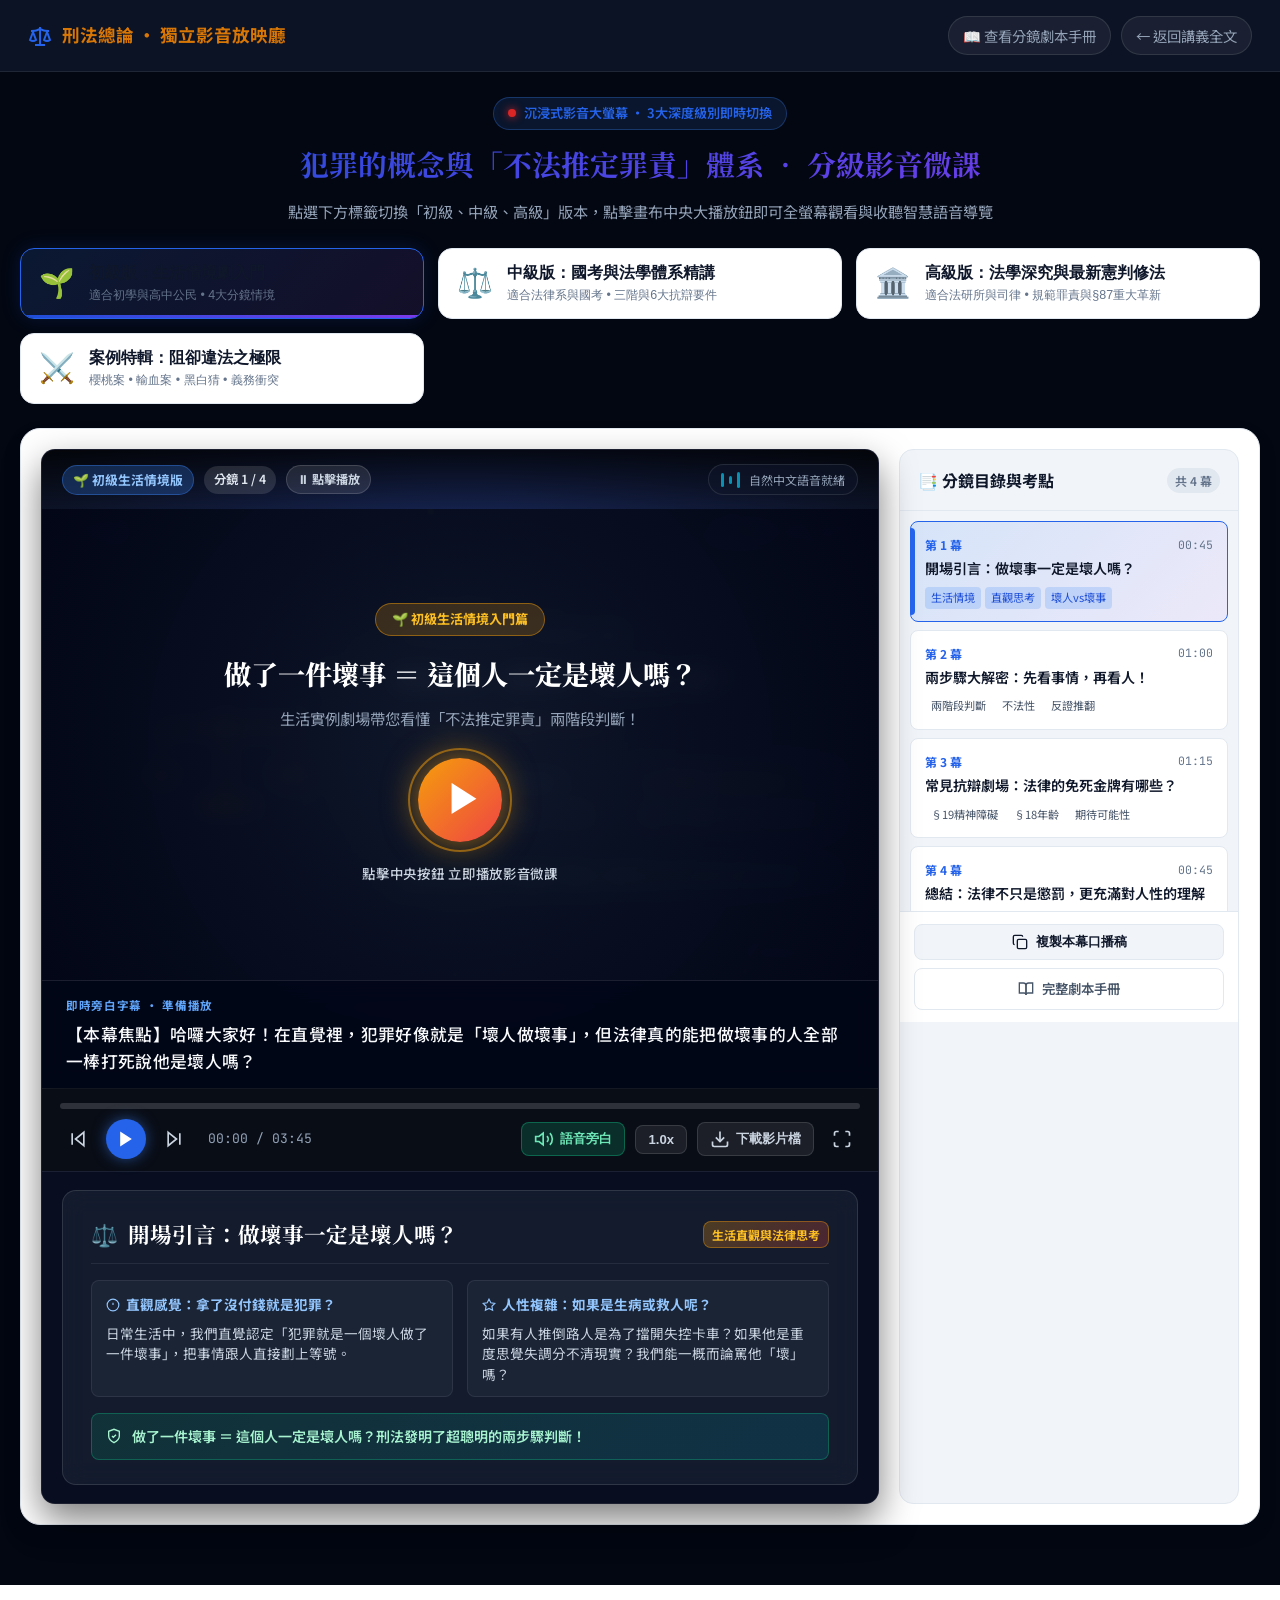
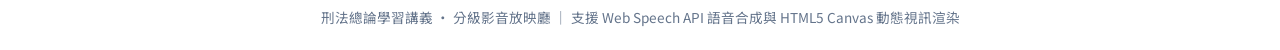
==== commit 6a4b3de1: "V0.1.4" ====
--- a/video.html
+++ b/video.html
@@ -140,6 +140,13 @@
           <span class="tab-meta">適合法研所與司律 • 規範罪責與§87重大革新</span>
         </span>
       </button>
+      <button class="level-tab" data-level="cases" role="tab" aria-selected="false">
+        <span class="tab-icon">⚔️</span>
+        <span class="tab-info">
+          <span class="tab-title">案例特輯：阻卻違法之極限</span>
+          <span class="tab-meta">櫻桃案 • 輸血案 • 黑白猜 • 義務衝突</span>
+        </span>
+      </button>
     </div>
 
     <!-- 播放器主容器 -->
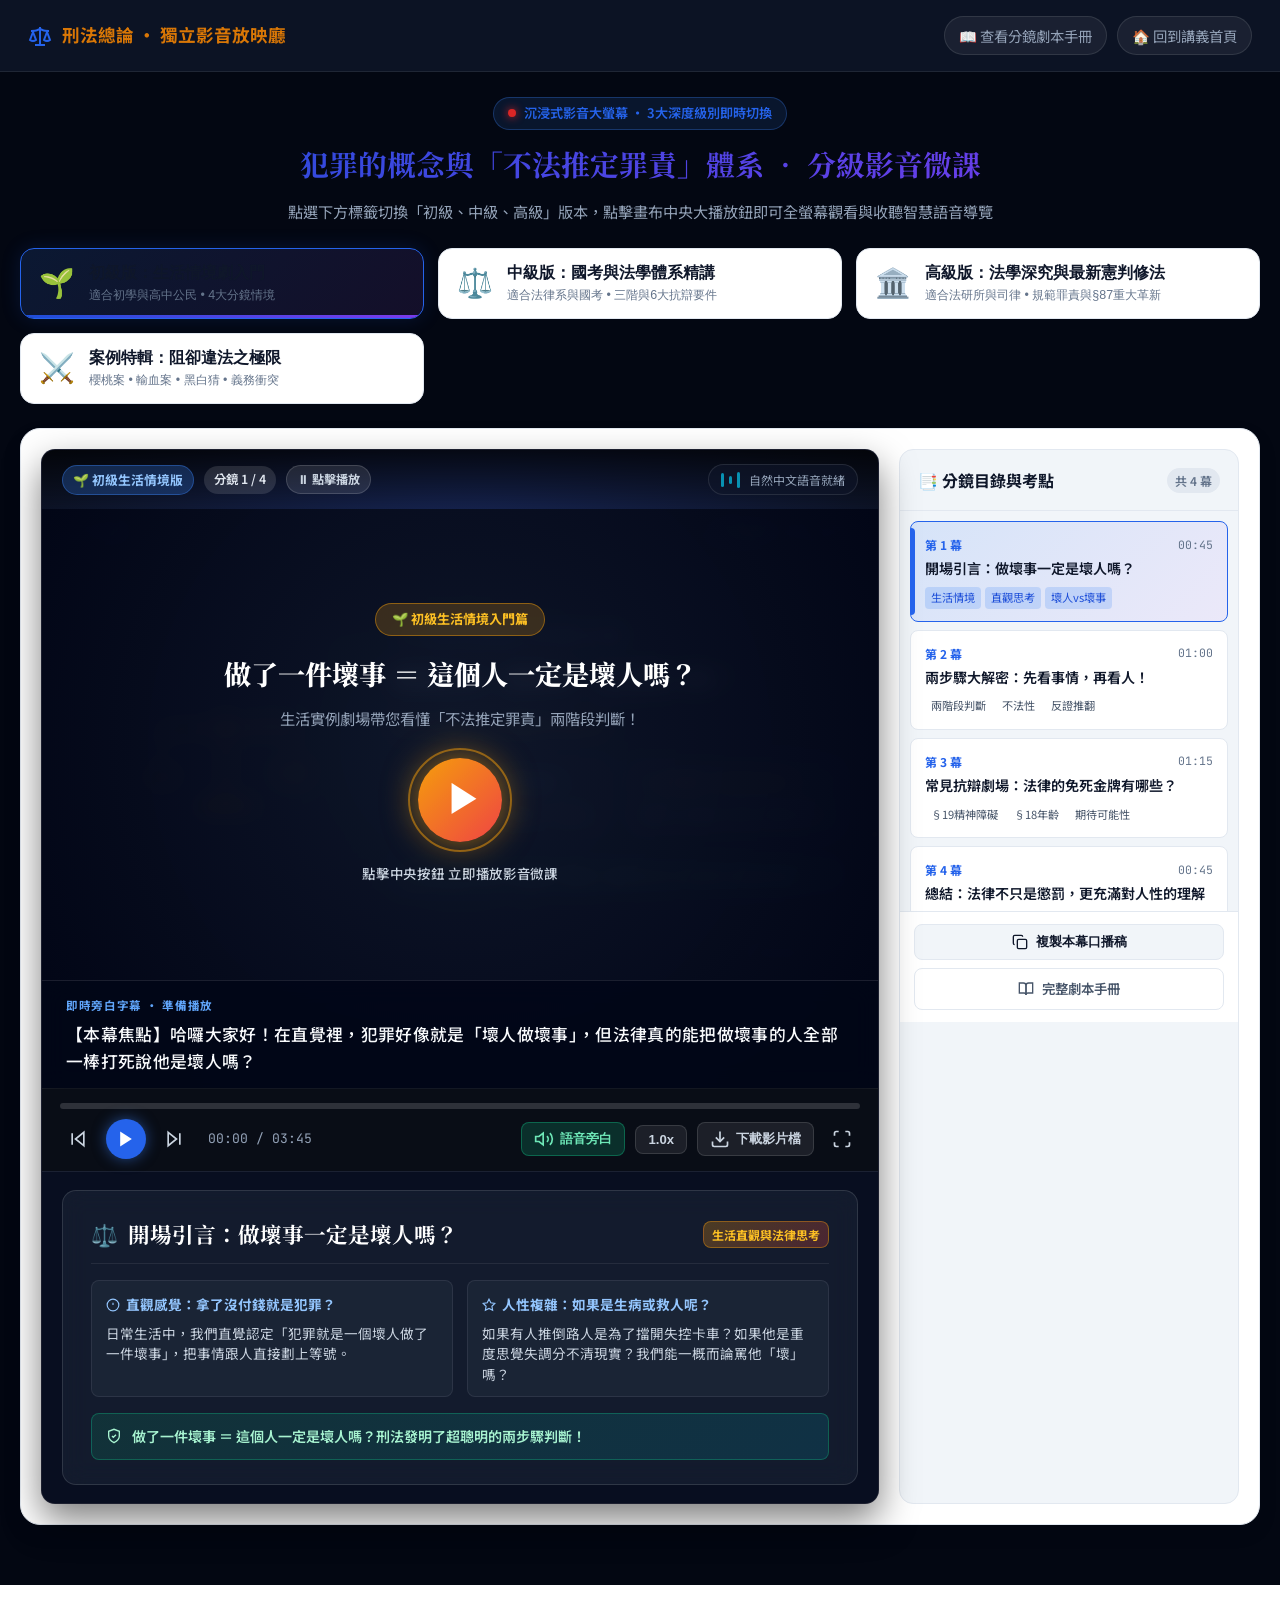
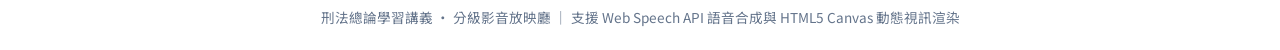
==== commit 222c7d0d: "V0.1.5" ====
--- a/video.html
+++ b/video.html
@@ -102,8 +102,8 @@
       <a href="VIDEO_SCRIPTS.md" target="_blank" class="theater-back-link">
         📖 查看分鏡劇本手冊
       </a>
-      <a href="index.html" class="theater-back-link">
-        ← 返回講義全文
+      <a href="index.html#section-hero" class="theater-back-link">
+        🏠 回到講義首頁
       </a>
     </div>
   </header>
--- a/css/style.css
+++ b/css/style.css
@@ -230,6 +230,273 @@
 [data-theme="light"] .sun-icon { display: none; }
 [data-theme="light"] .moon-icon { display: block; }
 
+/* --- 手機版漢堡按鈕與動態線條 (Mobile Menu Toggle Button) --- */
+.mobile-menu-btn {
+  display: none;
+  align-items: center;
+  justify-content: center;
+  position: relative;
+  cursor: pointer;
+  z-index: 1010;
+  -webkit-tap-highlight-color: transparent;
+}
+
+.hamburger-box {
+  width: 18px;
+  height: 14px;
+  position: relative;
+  display: flex;
+  flex-direction: column;
+  justify-content: space-between;
+}
+
+.hamburger-line {
+  display: block;
+  width: 100%;
+  height: 2px;
+  background-color: var(--text-primary);
+  border-radius: 2px;
+  transition: transform 0.28s cubic-bezier(0.4, 0, 0.2, 1),
+              opacity 0.2s ease,
+              background-color 0.2s ease;
+  transform-origin: center;
+}
+
+/* 漢堡按鈕點擊後變換為 X 動畫 */
+.mobile-menu-btn.active .hamburger-line.line-1 {
+  transform: translateY(6px) rotate(45deg);
+  background-color: var(--accent-primary);
+}
+
+.mobile-menu-btn.active .hamburger-line.line-2 {
+  opacity: 0;
+  transform: scaleX(0);
+}
+
+.mobile-menu-btn.active .hamburger-line.line-3 {
+  transform: translateY(-6px) rotate(-45deg);
+  background-color: var(--accent-primary);
+}
+
+/* --- 手機版下拉導覽抽屜 (Mobile Nav Drawer) --- */
+.mobile-drawer {
+  position: absolute;
+  top: 100%;
+  left: 0;
+  right: 0;
+  width: 100%;
+  background: rgba(10, 15, 29, 0.96);
+  backdrop-filter: blur(20px);
+  -webkit-backdrop-filter: blur(20px);
+  border-bottom: 1px solid var(--border-color);
+  box-shadow: 0 16px 36px rgba(0, 0, 0, 0.5);
+  max-height: 0;
+  opacity: 0;
+  overflow: hidden;
+  pointer-events: none;
+  transition: max-height 0.38s cubic-bezier(0.4, 0, 0.2, 1),
+              opacity 0.25s ease;
+  z-index: 999;
+}
+
+[data-theme="light"] .mobile-drawer {
+  background: rgba(255, 255, 255, 0.97);
+  box-shadow: 0 16px 36px rgba(0, 0, 0, 0.12);
+}
+
+.mobile-drawer.open {
+  max-height: 85vh;
+  opacity: 1;
+  pointer-events: auto;
+  overflow-y: auto;
+}
+
+.mobile-drawer-inner {
+  padding: 16px 20px 22px;
+  display: flex;
+  flex-direction: column;
+  gap: 14px;
+  max-width: 600px;
+  margin: 0 auto;
+}
+
+.drawer-header {
+  display: flex;
+  justify-content: space-between;
+  align-items: center;
+  padding-bottom: 8px;
+  border-bottom: 1px solid var(--border-color);
+}
+
+.drawer-title {
+  font-size: 0.88rem;
+  font-weight: 700;
+  color: var(--text-primary);
+  letter-spacing: 0.02em;
+}
+
+.drawer-badge {
+  font-size: 0.72rem;
+  padding: 2px 8px;
+  border-radius: var(--radius-full);
+  background: rgba(59, 130, 246, 0.15);
+  color: #60a5fa;
+  font-weight: 600;
+  border: 1px solid rgba(59, 130, 246, 0.3);
+}
+
+.mobile-drawer-links {
+  display: flex;
+  flex-direction: column;
+  gap: 8px;
+}
+
+.mobile-drawer-link {
+  display: flex;
+  align-items: center;
+  gap: 14px;
+  padding: 11px 15px;
+  border-radius: var(--radius-md);
+  background: var(--bg-card);
+  border: 1px solid var(--border-color);
+  text-decoration: none;
+  color: var(--text-primary);
+  transition: var(--transition-fast);
+}
+
+.mobile-drawer-link:hover,
+.mobile-drawer-link:active {
+  background: var(--bg-card-elevated);
+  border-color: var(--accent-primary);
+  transform: translateX(4px);
+}
+
+.drawer-link-icon {
+  font-size: 1.3rem;
+  width: 34px;
+  height: 34px;
+  display: flex;
+  align-items: center;
+  justify-content: center;
+  border-radius: var(--radius-sm);
+  background: rgba(255, 255, 255, 0.05);
+  flex-shrink: 0;
+}
+
+.drawer-link-text {
+  display: flex;
+  flex-direction: column;
+  gap: 2px;
+}
+
+.drawer-link-text strong {
+  font-size: 0.94rem;
+  font-weight: 700;
+  color: var(--text-primary);
+}
+
+.drawer-link-text small {
+  font-size: 0.76rem;
+  color: var(--text-secondary);
+}
+
+.drawer-footer {
+  padding-top: 4px;
+}
+
+.drawer-theater-btn {
+  display: flex;
+  align-items: center;
+  justify-content: space-between;
+  width: 100%;
+  padding: 12px 18px;
+  border-radius: var(--radius-md);
+  background: linear-gradient(135deg, rgba(245, 158, 11, 0.2) 0%, rgba(239, 68, 68, 0.2) 100%);
+  border: 1px solid rgba(245, 158, 11, 0.4);
+  color: var(--color-amber) !important;
+  font-weight: 700;
+  font-size: 0.9rem;
+  text-decoration: none;
+  transition: var(--transition-smooth);
+}
+
+.drawer-theater-btn:hover {
+  background: linear-gradient(135deg, rgba(245, 158, 11, 0.3) 0%, rgba(239, 68, 68, 0.3) 100%);
+  border-color: var(--color-amber);
+  transform: translateY(-1px);
+}
+
+.drawer-theater-btn svg {
+  width: 18px;
+  height: 18px;
+  flex-shrink: 0;
+}
+
+/* --- 手機版底部常駐快捷導覽列 (Mobile Bottom Navigation Bar) --- */
+.mobile-bottom-bar {
+  display: none;
+  position: fixed;
+  bottom: 0;
+  left: 0;
+  width: 100%;
+  height: 60px;
+  background: rgba(10, 15, 29, 0.95);
+  backdrop-filter: blur(16px);
+  -webkit-backdrop-filter: blur(16px);
+  border-top: 1px solid var(--border-color);
+  z-index: 1000;
+  padding-bottom: env(safe-area-inset-bottom, 0px);
+  box-shadow: 0 -4px 20px rgba(0, 0, 0, 0.4);
+  justify-content: space-around;
+  align-items: center;
+}
+
+[data-theme="light"] .mobile-bottom-bar {
+  background: rgba(255, 255, 255, 0.95);
+  box-shadow: 0 -4px 20px rgba(0, 0, 0, 0.08);
+}
+
+.bottom-bar-item {
+  display: flex;
+  flex-direction: column;
+  align-items: center;
+  justify-content: center;
+  gap: 3px;
+  flex: 1;
+  height: 100%;
+  text-decoration: none;
+  color: var(--text-secondary);
+  background: transparent;
+  border: none;
+  cursor: pointer;
+  padding: 4px 0;
+  transition: var(--transition-fast);
+  -webkit-tap-highlight-color: transparent;
+}
+
+.bottom-bar-item:active,
+.bottom-bar-item:hover,
+.bottom-bar-item.active {
+  color: var(--accent-primary);
+}
+
+.bottom-bar-item .bar-icon {
+  font-size: 1.15rem;
+  line-height: 1;
+}
+
+.bottom-bar-item .bar-label {
+  font-size: 0.68rem;
+  font-weight: 600;
+  letter-spacing: -0.01em;
+}
+
+.bottom-bar-item.btn-trigger .bar-icon {
+  font-size: 1.25rem;
+  font-weight: 700;
+  color: var(--accent-primary);
+}
+
 /* --- Hero 標題區 --- */
 .hero-section {
   padding: 64px 0 44px;
@@ -321,6 +588,154 @@
   width: 18px;
   height: 18px;
   color: var(--accent-primary);
+}
+
+/* --- 首頁快捷學習導讀傳送門 (Home Learning Portal Grid) --- */
+.home-portal-section {
+  margin-top: 24px;
+  text-align: left;
+}
+
+.portal-header {
+  display: flex;
+  justify-content: space-between;
+  align-items: center;
+  margin-bottom: 14px;
+  padding: 0 4px;
+}
+
+.portal-header-title {
+  font-size: 0.92rem;
+  font-weight: 700;
+  color: var(--text-primary);
+  letter-spacing: 0.02em;
+}
+
+.portal-header-tag {
+  font-size: 0.75rem;
+  color: var(--text-muted);
+}
+
+.home-portal-grid {
+  display: grid;
+  grid-template-columns: repeat(4, 1fr);
+  gap: 16px;
+}
+
+.portal-card {
+  background: var(--bg-card);
+  border: 1px solid var(--border-color);
+  border-radius: var(--radius-md);
+  padding: 18px;
+  text-decoration: none;
+  display: flex;
+  flex-direction: column;
+  justify-content: space-between;
+  position: relative;
+  overflow: hidden;
+  transition: var(--transition-smooth);
+}
+
+.portal-card::before {
+  content: "";
+  position: absolute;
+  top: 0;
+  left: 0;
+  width: 100%;
+  height: 3px;
+  background: var(--accent-gradient);
+  opacity: 0;
+  transition: opacity 0.25s ease;
+}
+
+.portal-card:hover {
+  transform: translateY(-4px);
+  border-color: var(--border-highlight);
+  background: var(--bg-card-elevated);
+  box-shadow: var(--shadow-md);
+}
+
+.portal-card:hover::before {
+  opacity: 1;
+}
+
+.portal-card-top {
+  display: flex;
+  justify-content: space-between;
+  align-items: center;
+  margin-bottom: 12px;
+}
+
+.portal-card-icon {
+  font-size: 1.5rem;
+  width: 40px;
+  height: 40px;
+  display: flex;
+  align-items: center;
+  justify-content: center;
+  border-radius: var(--radius-sm);
+  background: rgba(255, 255, 255, 0.05);
+}
+
+.portal-card-icon.amber { background: rgba(245, 158, 11, 0.15); border: 1px solid rgba(245, 158, 11, 0.3); }
+.portal-card-icon.blue { background: rgba(59, 130, 246, 0.15); border: 1px solid rgba(59, 130, 246, 0.3); }
+.portal-card-icon.purple { background: rgba(168, 85, 247, 0.15); border: 1px solid rgba(168, 85, 247, 0.3); }
+.portal-card-icon.green { background: rgba(16, 185, 129, 0.15); border: 1px solid rgba(16, 185, 129, 0.3); }
+
+.portal-card-badge {
+  font-size: 0.72rem;
+  font-weight: 600;
+  padding: 2px 8px;
+  border-radius: var(--radius-full);
+  background: rgba(255, 255, 255, 0.08);
+  color: var(--text-secondary);
+}
+
+.portal-card-title {
+  font-size: 1.05rem;
+  font-weight: 700;
+  color: var(--text-primary);
+  margin-bottom: 6px;
+}
+
+.portal-card-desc {
+  font-size: 0.8rem;
+  color: var(--text-secondary);
+  line-height: 1.5;
+  margin-bottom: 14px;
+  flex: 1;
+}
+
+.portal-card-action {
+  display: flex;
+  align-items: center;
+  gap: 4px;
+  font-size: 0.82rem;
+  font-weight: 700;
+  color: var(--accent-primary);
+  margin-top: auto;
+}
+
+.portal-card-action svg {
+  width: 15px;
+  height: 15px;
+  transition: transform 0.2s ease;
+}
+
+.portal-card:hover .portal-card-action svg {
+  transform: translateX(4px);
+}
+
+@media (max-width: 992px) {
+  .home-portal-grid {
+    grid-template-columns: repeat(2, 1fr);
+  }
+}
+
+@media (max-width: 580px) {
+  .home-portal-grid {
+    grid-template-columns: 1fr;
+  }
 }
 
 /* --- 各大章節共通樣式 --- */
@@ -1387,8 +1802,35 @@
   .nav-links {
     display: none;
   }
+  .mobile-menu-btn {
+    display: inline-flex;
+  }
   .hero-title {
     font-size: 2.1rem;
+  }
+}
+
+@media (max-width: 768px) {
+  .mobile-bottom-bar {
+    display: flex;
+  }
+  body {
+    padding-bottom: 68px; /* 為手機底部快捷導覽列預留安全空間 */
+  }
+  .back-to-top {
+    bottom: 76px !important; /* 避免與手機底部快捷列重疊 */
+    right: 18px !important;
+  }
+  .container {
+    padding: 0 16px;
+  }
+  .quote-card {
+    padding: 24px 20px 24px 48px;
+  }
+  .quote-icon {
+    font-size: 2.6rem;
+    left: 12px;
+    top: 10px;
   }
 }
 
